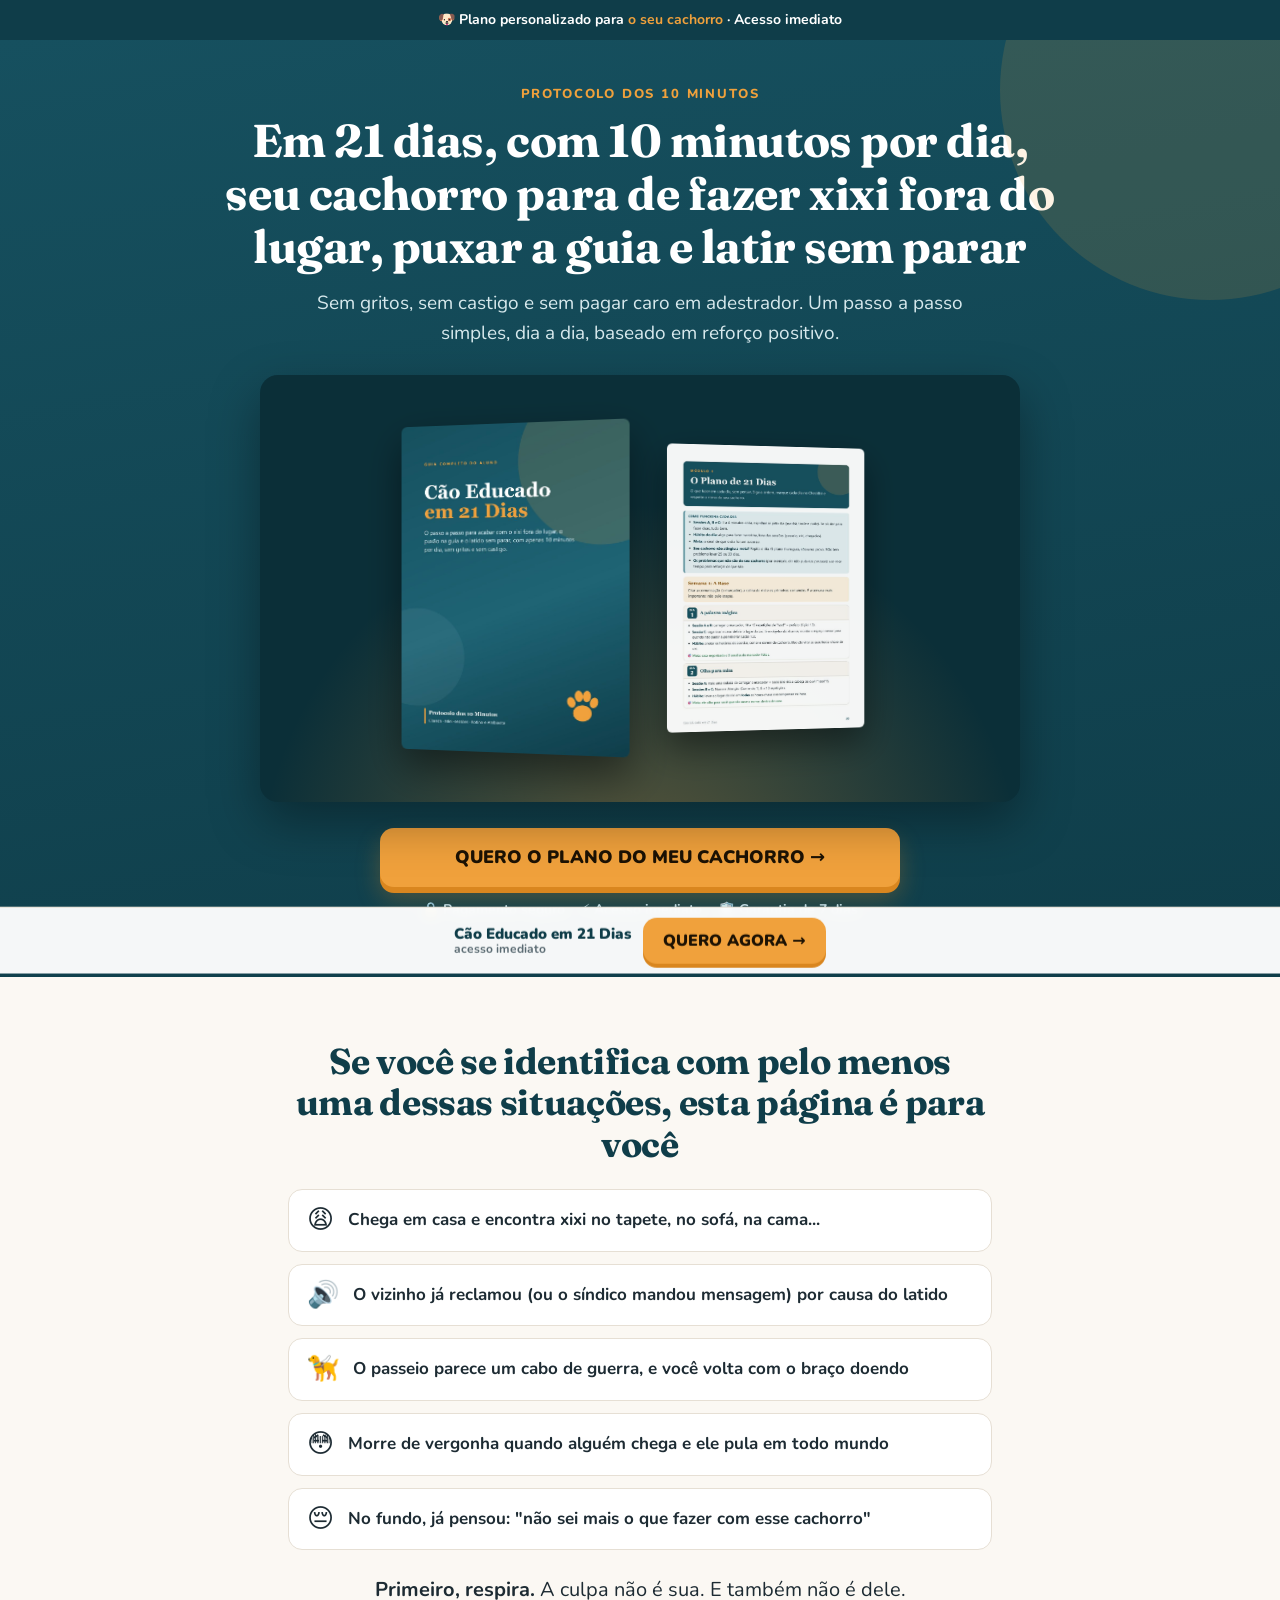
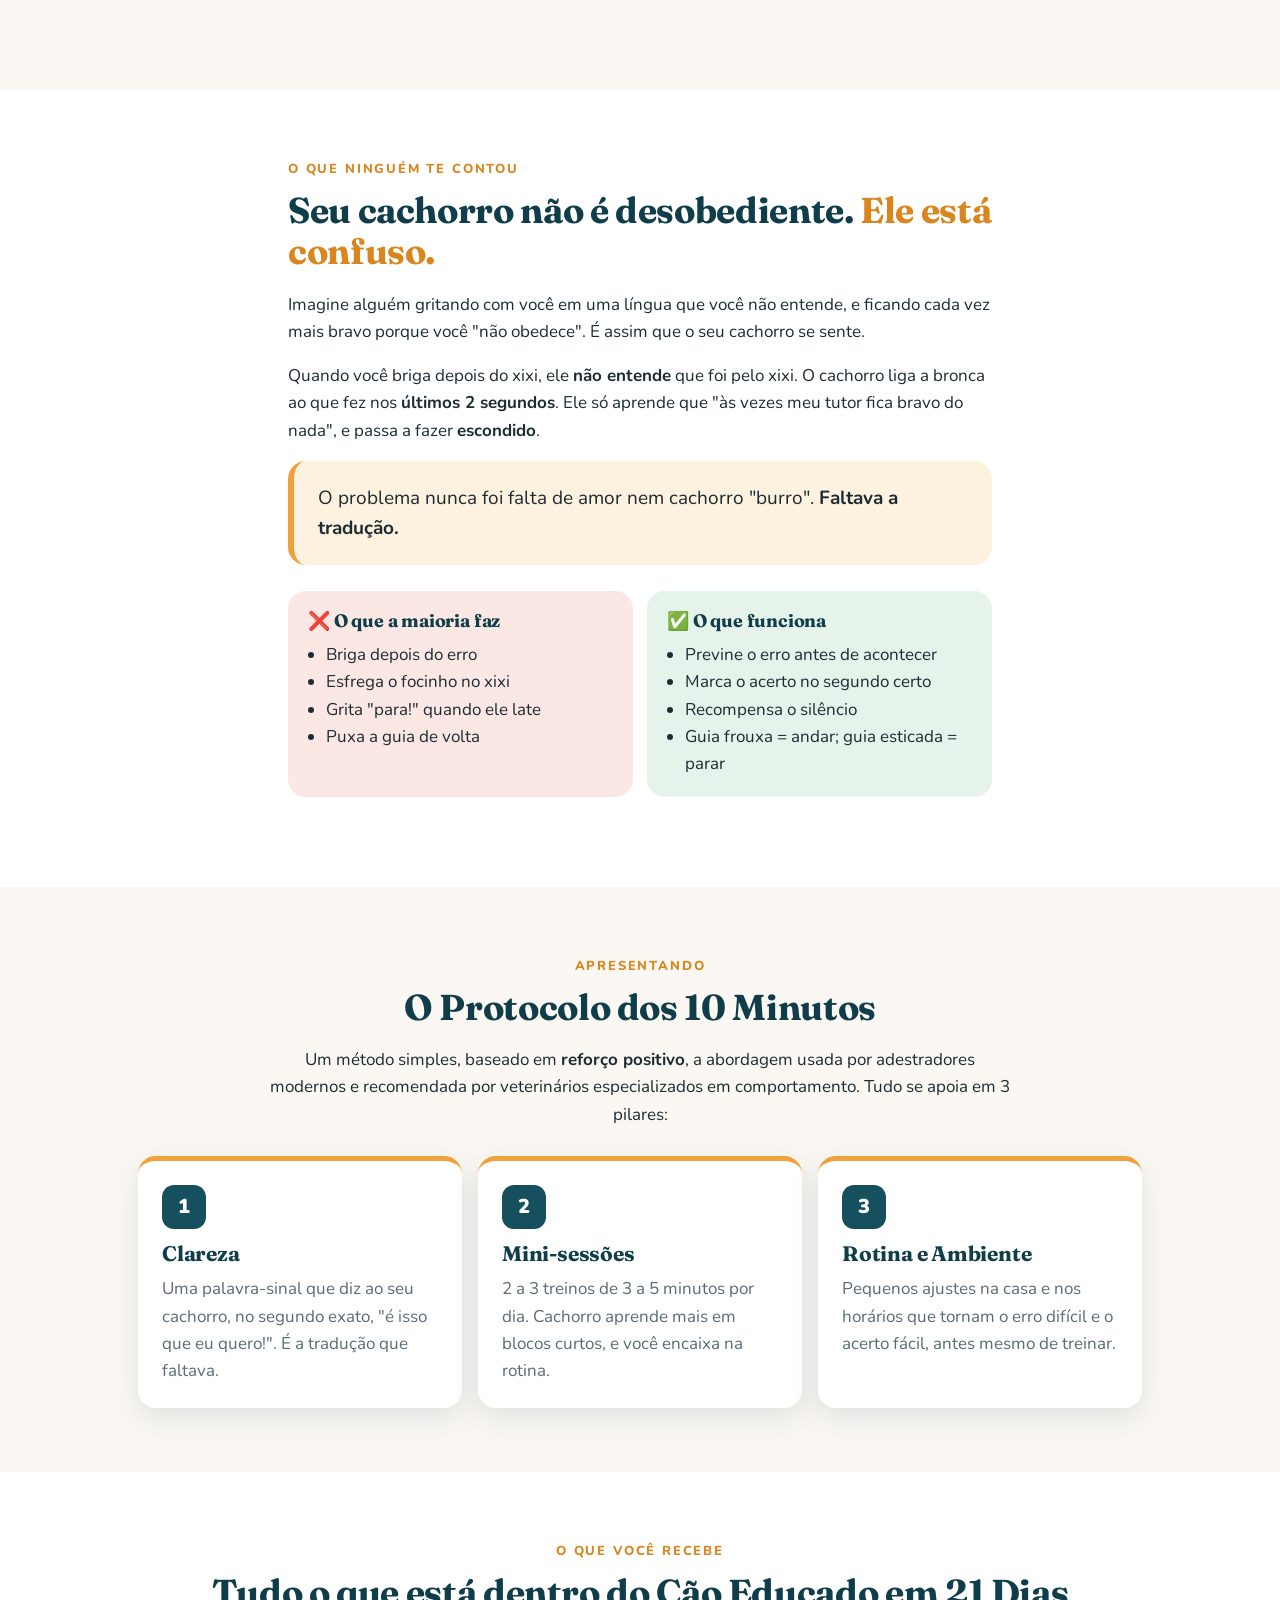
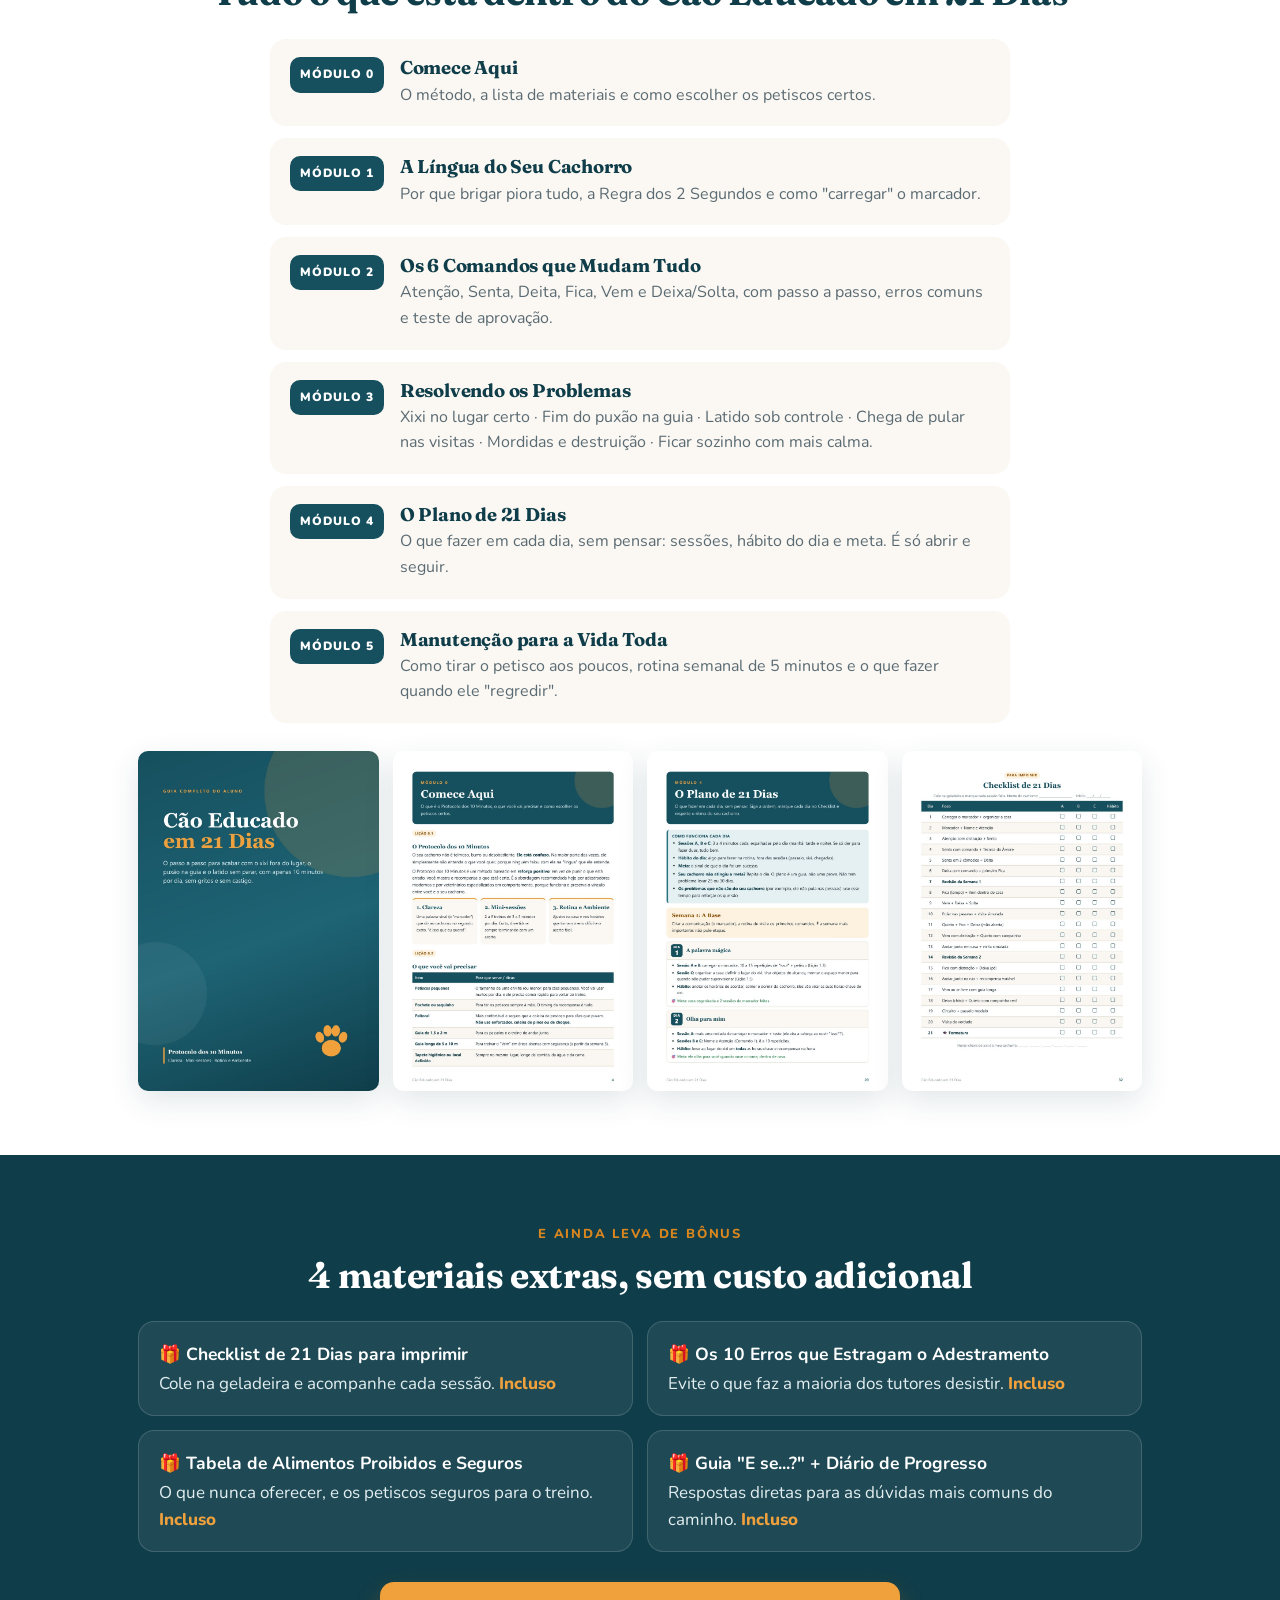
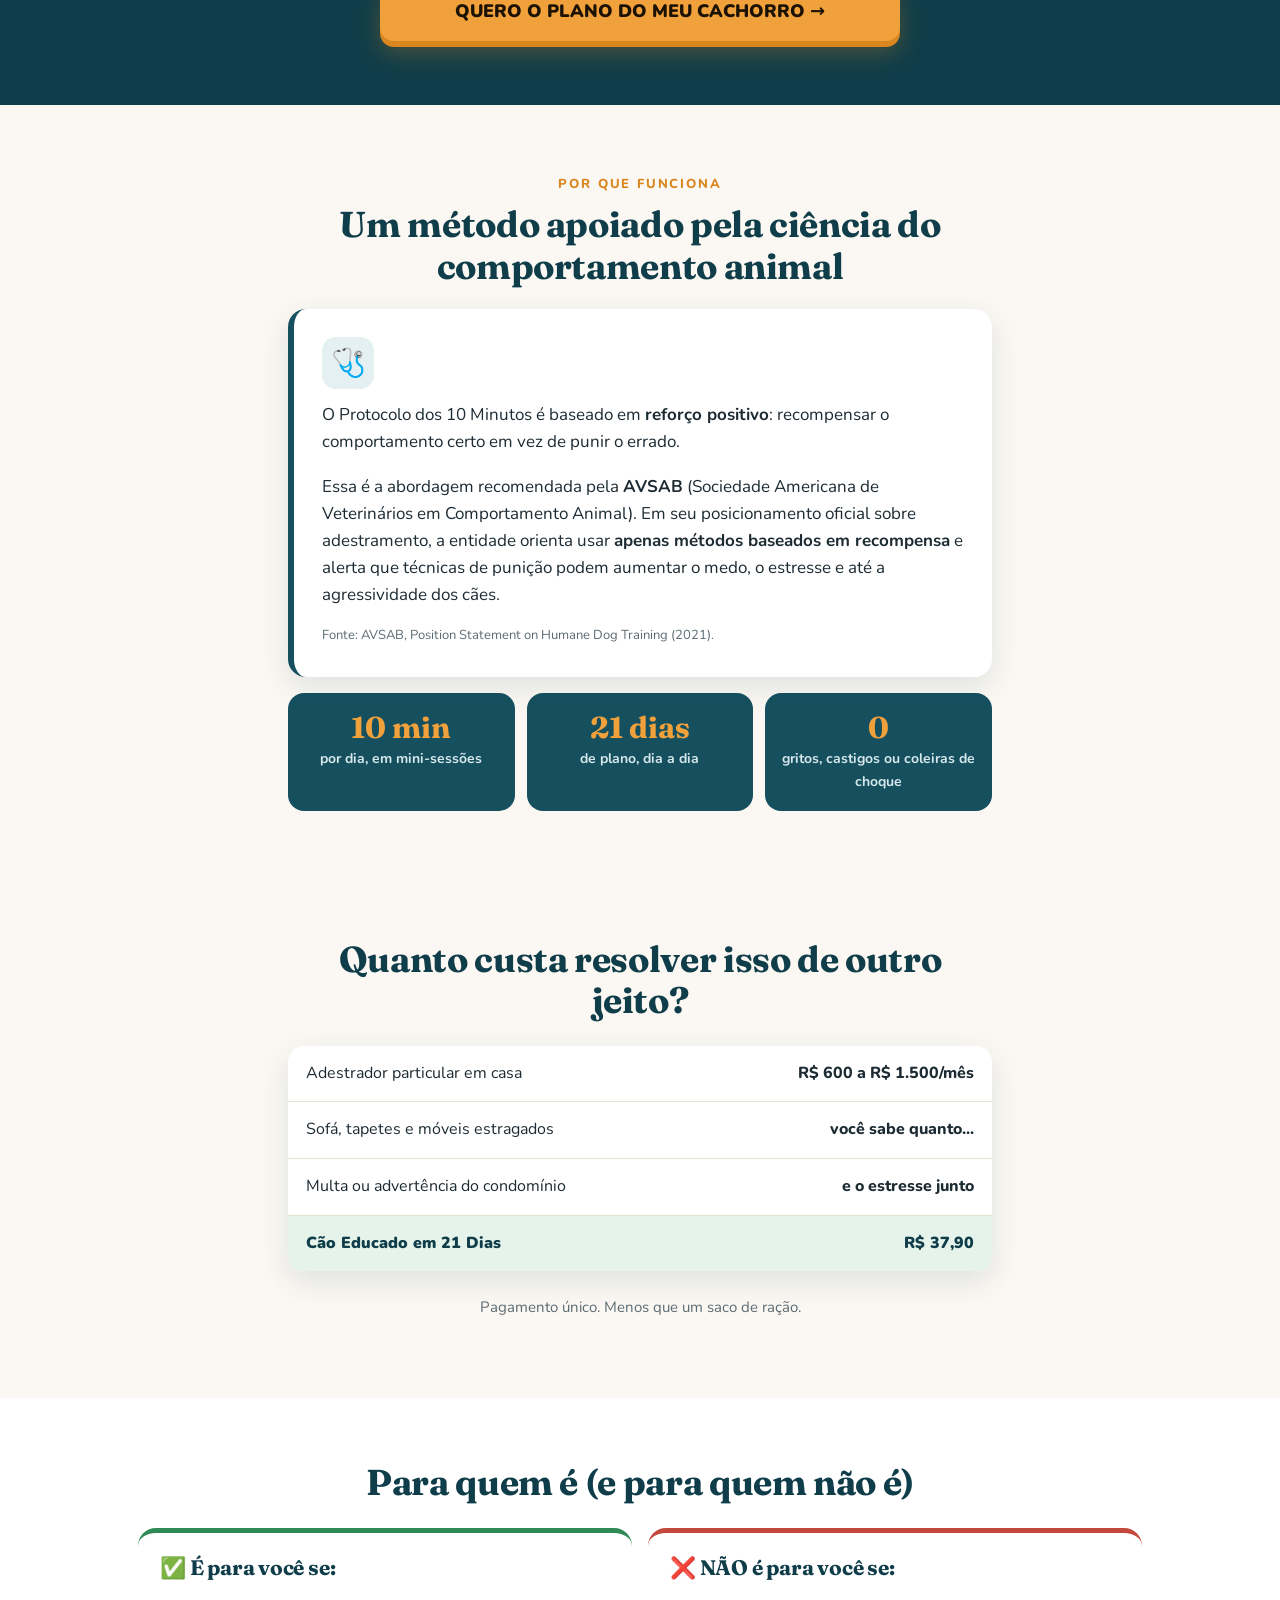
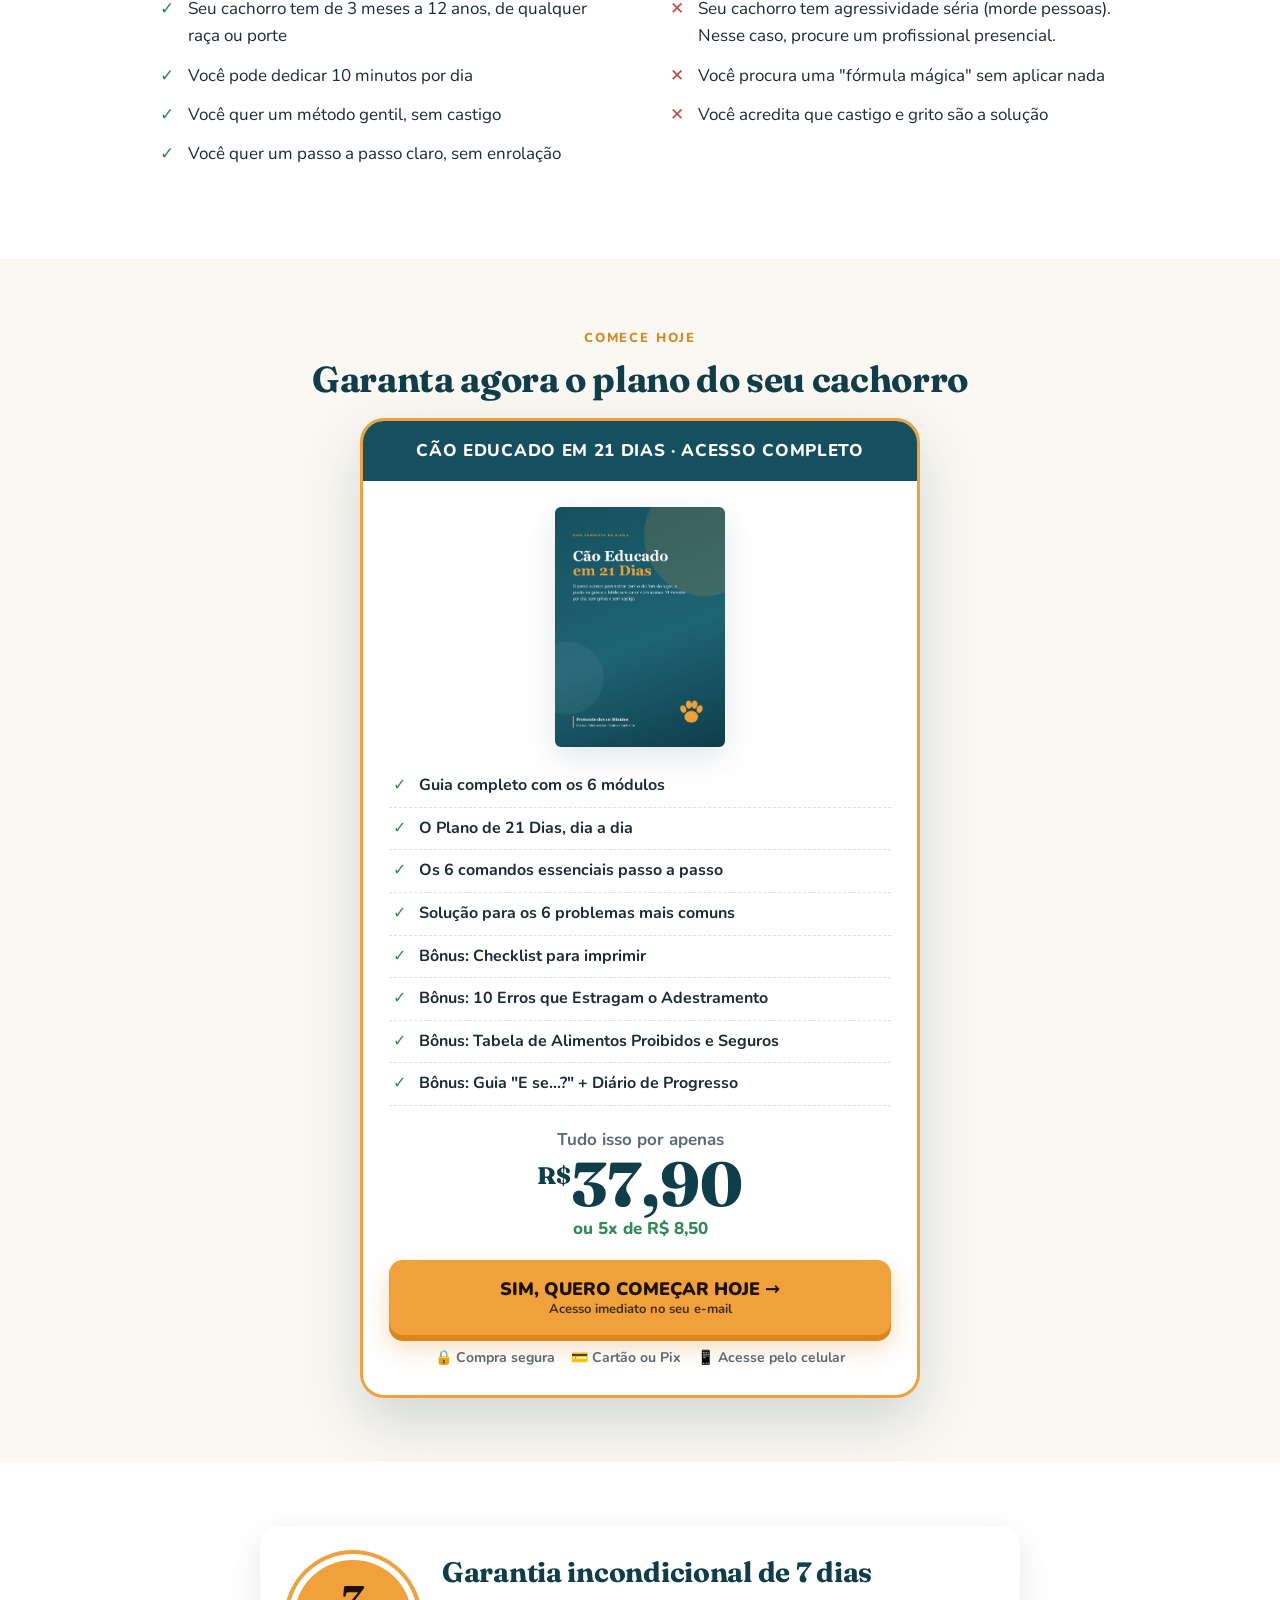
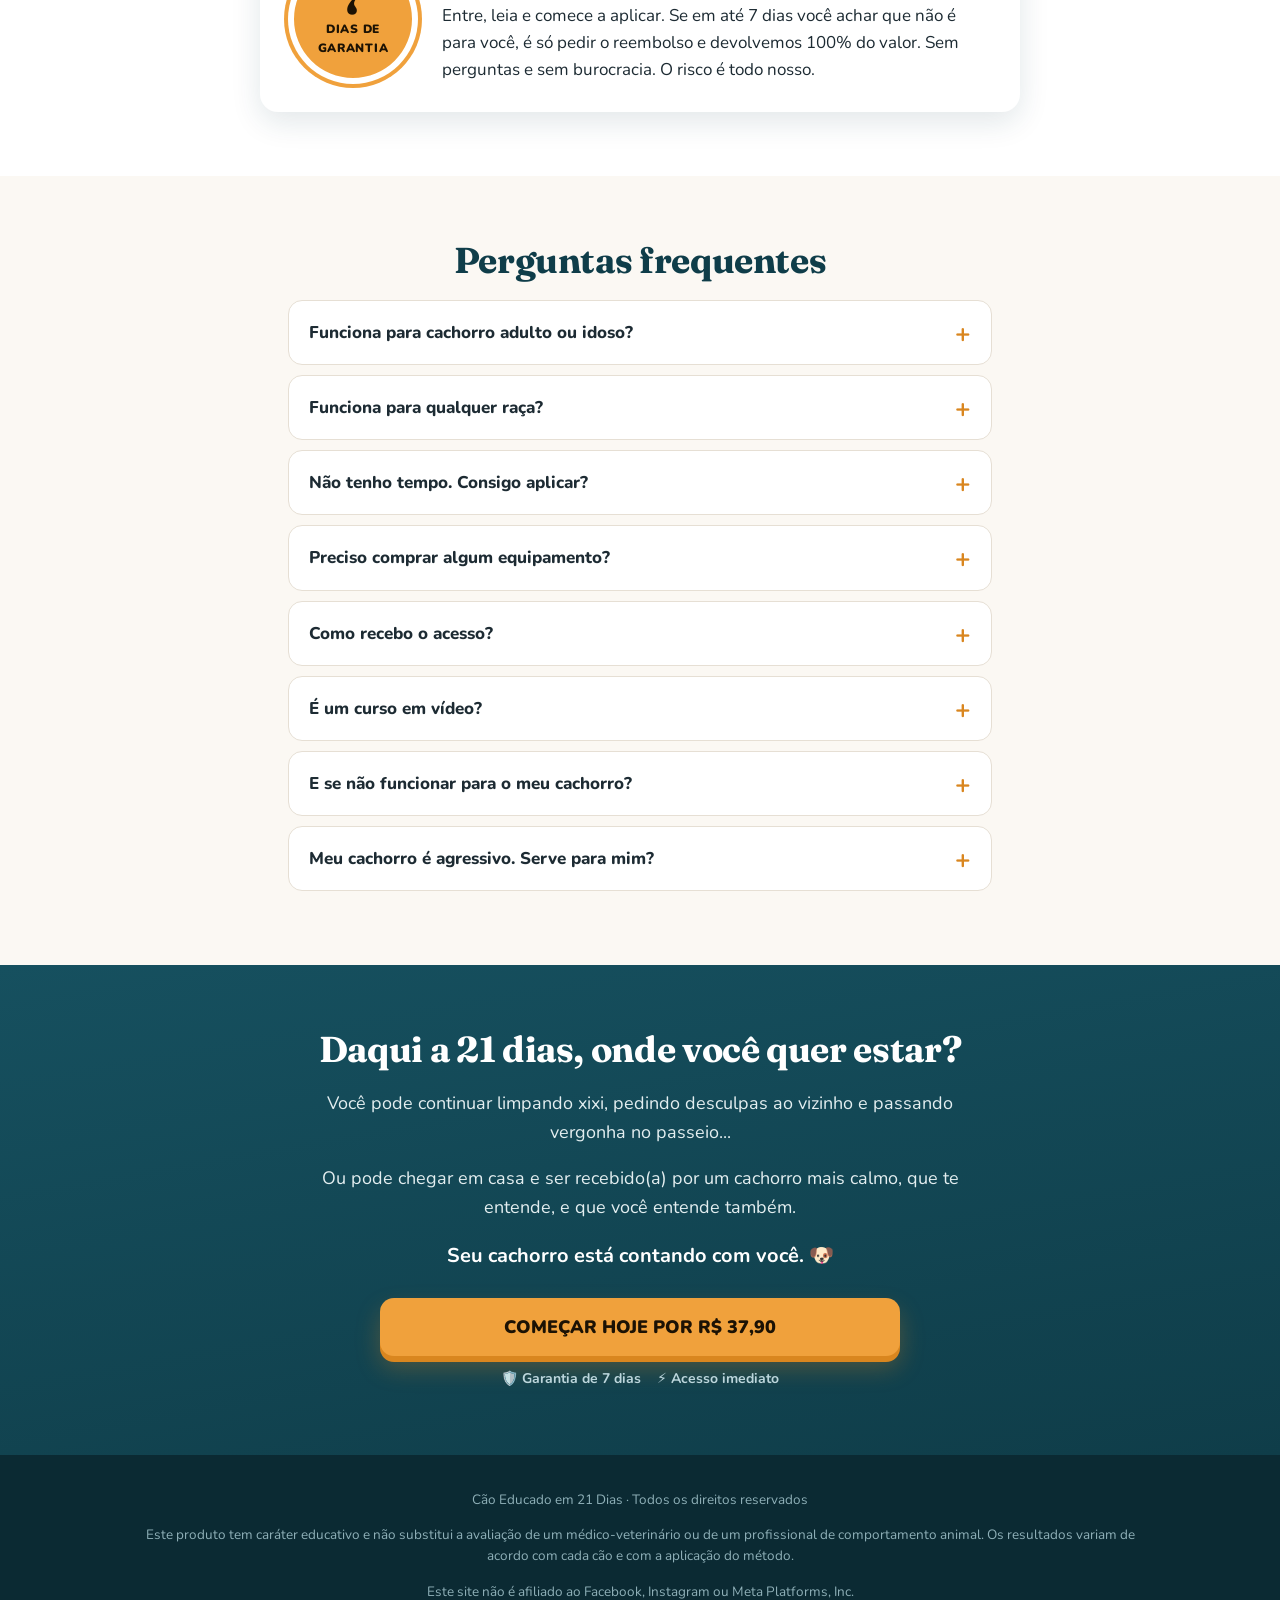
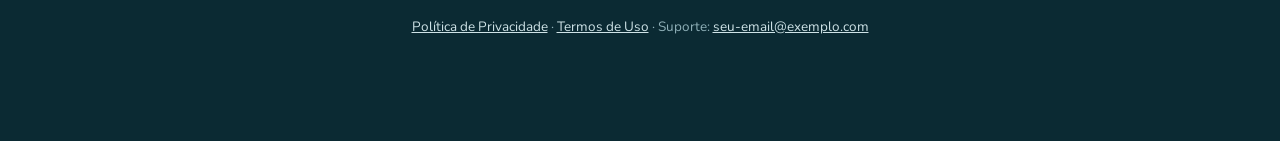
==== oferta.html @ a778ec7d "Add files via upload" ====
<!DOCTYPE html>
<html lang="pt-BR">
<head>
<meta charset="utf-8">
<meta name="viewport" content="width=device-width,initial-scale=1">
<title>Cão Educado em 21 Dias</title>
<meta name="description" content="O passo a passo para acabar com o xixi fora do lugar, o puxão na guia e o latido sem parar, com 10 minutos por dia, sem gritos e sem castigo.">
<meta property="og:title" content="Cão Educado em 21 Dias">
<meta property="og:description" content="10 minutos por dia. Sem gritos, sem castigo e sem pagar adestrador caro.">
<meta property="og:image" content="capa.jpg">
<meta name="theme-color" content="#16505f">
<link rel="icon" href="data:image/svg+xml,%3Csvg xmlns='http://www.w3.org/2000/svg' viewBox='0 0 100 100'%3E%3Ctext y='.9em' font-size='90'%3E🐶%3C/text%3E%3C/svg%3E">
<link rel="preconnect" href="https://fonts.googleapis.com"><link rel="preconnect" href="https://fonts.gstatic.com" crossorigin>
<link href="https://fonts.googleapis.com/css2?family=Fraunces:opsz,wght@9..144,700;9..144,800&family=Nunito:wght@400;700;800;900&display=swap" rel="stylesheet">
<link rel="stylesheet" href="style.css?v=3">
<script src="config.js?v=3"></script>
</head>
<body>

<div class="topbar">🐶 Plano personalizado para <b data-nome>o seu cachorro</b> · Acesso imediato</div>

<!-- ============ HERO ============ -->
<section class="hero">
  <div class="wrap">
    <span class="kicker">Protocolo dos 10 Minutos</span>
    <h1 id="headline">Em 21 dias, com 10 minutos por dia, seu cachorro para de fazer xixi fora do lugar, puxar a guia e latir sem parar</h1>
    <p class="lead">Sem gritos, sem castigo e sem pagar caro em adestrador. Um passo a passo simples, dia a dia, baseado em reforço positivo.</p>

    <div class="video" id="video">
      <div class="mockup">
        <img src="capa.jpg" alt="Capa do guia Cão Educado em 21 Dias">
        <img class="b" src="plano.jpg" alt="Página do Plano de 21 Dias">
      </div>
    </div>

    <div class="hero-cta">
      <a class="btn block pulse" href="#oferta">QUERO O PLANO <span data-nome-up>DO MEU CACHORRO</span> →</a>
      <div class="trust"><span>🔒 Pagamento seguro</span><span>⚡ Acesso imediato</span><span>🛡️ Garantia de 7 dias</span></div>
    </div>
  </div>
</section>

<!-- ============ IDENTIFICAÇÃO ============ -->
<section class="s">
  <div class="narrow">
    <h2 class="center">Se você se identifica com pelo menos uma dessas situações, esta página é para você</h2>
    <div class="pains reveal">
      <div class="pain"><span>😩</span>Chega em casa e encontra xixi no tapete, no sofá, na cama...</div>
      <div class="pain"><span>🔊</span>O vizinho já reclamou (ou o síndico mandou mensagem) por causa do latido</div>
      <div class="pain"><span>🦮</span>O passeio parece um cabo de guerra, e você volta com o braço doendo</div>
      <div class="pain"><span>😳</span>Morre de vergonha quando alguém chega e ele pula em todo mundo</div>
      <div class="pain"><span>😔</span>No fundo, já pensou: "não sei mais o que fazer com esse cachorro"</div>
    </div>
    <p class="center" style="font-size:20px"><b>Primeiro, respira.</b> A culpa não é sua. E também não é dele.</p>
  </div>
</section>

<!-- ============ BIG IDEA ============ -->
<section class="s alt">
  <div class="narrow">
    <span class="kicker">O que ninguém te contou</span>
    <h2>Seu cachorro não é desobediente. <span class="hl">Ele está confuso.</span></h2>
    <p>Imagine alguém gritando com você em uma língua que você não entende, e ficando cada vez mais bravo porque você "não obedece". É assim que o seu cachorro se sente.</p>
    <p>Quando você briga depois do xixi, ele <b>não entende</b> que foi pelo xixi. O cachorro liga a bronca ao que fez nos <b>últimos 2 segundos</b>. Ele só aprende que "às vezes meu tutor fica bravo do nada", e passa a fazer <b>escondido</b>.</p>
    <div class="callout reveal">O problema nunca foi falta de amor nem cachorro "burro". <b>Faltava a tradução.</b></div>
    <div class="compare reveal">
      <div class="no"><h3>❌ O que a maioria faz</h3><ul><li>Briga depois do erro</li><li>Esfrega o focinho no xixi</li><li>Grita "para!" quando ele late</li><li>Puxa a guia de volta</li></ul></div>
      <div class="yes"><h3>✅ O que funciona</h3><ul><li>Previne o erro antes de acontecer</li><li>Marca o acerto no segundo certo</li><li>Recompensa o silêncio</li><li>Guia frouxa = andar; guia esticada = parar</li></ul></div>
    </div>
  </div>
</section>

<!-- ============ MECANISMO ============ -->
<section class="s">
  <div class="wrap">
    <div class="center narrow" style="padding:0">
      <span class="kicker">Apresentando</span>
      <h2>O Protocolo dos 10 Minutos</h2>
      <p>Um método simples, baseado em <b>reforço positivo</b>, a abordagem usada por adestradores modernos e recomendada por veterinários especializados em comportamento. Tudo se apoia em 3 pilares:</p>
    </div>
    <div class="pillars">
      <div class="pillar reveal"><div class="n">1</div><h3>Clareza</h3><p>Uma palavra-sinal que diz ao seu cachorro, no segundo exato, "é isso que eu quero!". É a tradução que faltava.</p></div>
      <div class="pillar reveal"><div class="n">2</div><h3>Mini-sessões</h3><p>2 a 3 treinos de 3 a 5 minutos por dia. Cachorro aprende mais em blocos curtos, e você encaixa na rotina.</p></div>
      <div class="pillar reveal"><div class="n">3</div><h3>Rotina e Ambiente</h3><p>Pequenos ajustes na casa e nos horários que tornam o erro difícil e o acerto fácil, antes mesmo de treinar.</p></div>
    </div>
  </div>
</section>

<!-- ============ CONTEÚDO ============ -->
<section class="s alt">
  <div class="wrap">
    <div class="center"><span class="kicker">O que você recebe</span><h2>Tudo o que está dentro do Cão Educado em 21 Dias</h2></div>
    <div class="mods narrow" style="padding:0">
      <div class="mod reveal"><div class="tag">MÓDULO 0</div><div><h3>Comece Aqui</h3><p>O método, a lista de materiais e como escolher os petiscos certos.</p></div></div>
      <div class="mod reveal"><div class="tag">MÓDULO 1</div><div><h3>A Língua do Seu Cachorro</h3><p>Por que brigar piora tudo, a Regra dos 2 Segundos e como "carregar" o marcador.</p></div></div>
      <div class="mod reveal"><div class="tag">MÓDULO 2</div><div><h3>Os 6 Comandos que Mudam Tudo</h3><p>Atenção, Senta, Deita, Fica, Vem e Deixa/Solta, com passo a passo, erros comuns e teste de aprovação.</p></div></div>
      <div class="mod reveal"><div class="tag">MÓDULO 3</div><div><h3>Resolvendo os Problemas</h3><p>Xixi no lugar certo · Fim do puxão na guia · Latido sob controle · Chega de pular nas visitas · Mordidas e destruição · Ficar sozinho com mais calma.</p></div></div>
      <div class="mod reveal"><div class="tag">MÓDULO 4</div><div><h3>O Plano de 21 Dias</h3><p>O que fazer em cada dia, sem pensar: sessões, hábito do dia e meta. É só abrir e seguir.</p></div></div>
      <div class="mod reveal"><div class="tag">MÓDULO 5</div><div><h3>Manutenção para a Vida Toda</h3><p>Como tirar o petisco aos poucos, rotina semanal de 5 minutos e o que fazer quando ele "regredir".</p></div></div>
    </div>
    <div class="gallery">
      <img src="capa.jpg" alt="Capa do guia" loading="lazy">
      <img src="modulo0.jpg" alt="Página do Módulo 0" loading="lazy">
      <img src="plano.jpg" alt="Página do Plano de 21 Dias" loading="lazy">
      <img src="checklist.jpg" alt="Checklist de 21 dias para imprimir" loading="lazy">
    </div>
  </div>
</section>

<!-- ============ BÔNUS ============ -->
<section class="s dark">
  <div class="wrap">
    <div class="center"><span class="kicker">E ainda leva de bônus</span><h2>4 materiais extras, sem custo adicional</h2></div>
    <div class="bonus">
      <div class="reveal"><b>🎁 Checklist de 21 Dias para imprimir</b>Cole na geladeira e acompanhe cada sessão. <em>Incluso</em></div>
      <div class="reveal"><b>🎁 Os 10 Erros que Estragam o Adestramento</b>Evite o que faz a maioria dos tutores desistir. <em>Incluso</em></div>
      <div class="reveal"><b>🎁 Tabela de Alimentos Proibidos e Seguros</b>O que nunca oferecer, e os petiscos seguros para o treino. <em>Incluso</em></div>
      <div class="reveal"><b>🎁 Guia "E se...?" + Diário de Progresso</b>Respostas diretas para as dúvidas mais comuns do caminho. <em>Incluso</em></div>
    </div>
    <div style="max-width:520px;margin:30px auto 0">
      <a class="btn block pulse" href="#oferta">QUERO O PLANO <span data-nome-up>DO MEU CACHORRO</span> →</a>
    </div>
  </div>
</section>

<!-- ============ DEPOIMENTOS ============
  Aparece sozinha quando houver depoimentos REAIS em config.js (TESTEMUNHOS). -->
<section class="s" id="provas" hidden>
  <div class="wrap">
    <div class="center"><span class="kicker">Resultados reais</span><h2>O que os tutores estão dizendo</h2></div>
    <div class="depos" id="depoList"></div>
  </div>
</section>

<!-- ============ AUTORIDADE ============ -->
<section class="s">
  <div class="narrow">
    <div class="center"><span class="kicker">Por que funciona</span><h2>Um método apoiado pela ciência do comportamento animal</h2></div>
    <div class="authority reveal">
      <div class="ab-icon">🩺</div>
      <p>O Protocolo dos 10 Minutos é baseado em <b>reforço positivo</b>: recompensar o comportamento certo em vez de punir o errado.</p>
      <p>Essa é a abordagem recomendada pela <b>AVSAB</b> (Sociedade Americana de Veterinários em Comportamento Animal). Em seu posicionamento oficial sobre adestramento, a entidade orienta usar <b>apenas métodos baseados em recompensa</b> e alerta que técnicas de punição podem aumentar o medo, o estresse e até a agressividade dos cães.</p>
      <p class="small-src">Fonte: AVSAB, Position Statement on Humane Dog Training (2021).</p>
    </div>
    <div class="stats">
      <div class="reveal"><b>10 min</b><span>por dia, em mini-sessões</span></div>
      <div class="reveal"><b>21 dias</b><span>de plano, dia a dia</span></div>
      <div class="reveal"><b>0</b><span>gritos, castigos ou coleiras de choque</span></div>
    </div>
  </div>
</section>

<!-- ============ PREÇO COMPARADO ============ -->
<section class="s">
  <div class="narrow">
    <h2 class="center">Quanto custa resolver isso de outro jeito?</h2>
    <table class="table reveal">
      <tr><td>Adestrador particular em casa</td><td>R$ 600 a R$ 1.500/mês</td></tr>
      <tr><td>Sofá, tapetes e móveis estragados</td><td>você sabe quanto...</td></tr>
      <tr><td>Multa ou advertência do condomínio</td><td>e o estresse junto</td></tr>
      <tr><td>Cão Educado em 21 Dias</td><td>R$ <span data-preco>37,90</span></td></tr>
    </table>
    <p class="center" style="color:var(--muted);font-size:15px">Pagamento único. Menos que um saco de ração.</p>
  </div>
</section>

<!-- ============ PARA QUEM ============ -->
<section class="s alt">
  <div class="wrap">
    <h2 class="center">Para quem é (e para quem não é)</h2>
    <div class="fit">
      <div class="y reveal"><h3>✅ É para você se:</h3><ul>
        <li>Seu cachorro tem de 3 meses a 12 anos, de qualquer raça ou porte</li>
        <li>Você pode dedicar 10 minutos por dia</li>
        <li>Você quer um método gentil, sem castigo</li>
        <li>Você quer um passo a passo claro, sem enrolação</li></ul></div>
      <div class="n reveal"><h3>❌ NÃO é para você se:</h3><ul>
        <li>Seu cachorro tem agressividade séria (morde pessoas). Nesse caso, procure um profissional presencial.</li>
        <li>Você procura uma "fórmula mágica" sem aplicar nada</li>
        <li>Você acredita que castigo e grito são a solução</li></ul></div>
    </div>
  </div>
</section>

<!-- ============ OFERTA ============ -->
<section class="s" id="oferta">
  <div class="wrap">
    <div class="center"><span class="kicker">Comece hoje</span><h2>Garanta agora o plano <span data-do-nome>do seu cachorro</span></h2></div>
    <div class="offer reveal">
      <div class="top">CÃO EDUCADO EM 21 DIAS · ACESSO COMPLETO</div>
      <div class="body">
        <img src="capa.jpg" alt="Capa do guia">
        <ul>
          <li>Guia completo com os 6 módulos</li>
          <li>O Plano de 21 Dias, dia a dia</li>
          <li>Os 6 comandos essenciais passo a passo</li>
          <li>Solução para os 6 problemas mais comuns</li>
          <li>Bônus: Checklist para imprimir</li>
          <li>Bônus: 10 Erros que Estragam o Adestramento</li>
          <li>Bônus: Tabela de Alimentos Proibidos e Seguros</li>
          <li>Bônus: Guia "E se...?" + Diário de Progresso</li>
        </ul>
        <div class="price">
          <div class="from">Tudo isso por apenas</div>
          <div class="val"><sup>R$</sup><span data-preco>37,90</span></div>
          <div class="inst">ou <span data-parcelas>5x no cartão</span></div>
        </div>
        <a class="btn block pulse" data-buy href="#">SIM, QUERO COMEÇAR HOJE →<small>Acesso imediato no seu e-mail</small></a>
        <div class="trust"><span>🔒 Compra segura</span><span>💳 Cartão ou Pix</span><span>📱 Acesse pelo celular</span></div>
      </div>
    </div>
  </div>
</section>

<!-- ============ GARANTIA ============ -->
<section class="s alt">
  <div class="wrap">
    <div class="guarantee reveal">
      <div class="seal"><b>7</b><small>DIAS DE<br>GARANTIA</small></div>
      <div>
        <h2 style="font-size:28px">Garantia incondicional de 7 dias</h2>
        <p style="margin:0">Entre, leia e comece a aplicar. Se em até 7 dias você achar que não é para você, é só pedir o reembolso e devolvemos 100% do valor. Sem perguntas e sem burocracia. O risco é todo nosso.</p>
      </div>
    </div>
  </div>
</section>

<!-- ============ FAQ ============ -->
<section class="s">
  <div class="narrow">
    <h2 class="center">Perguntas frequentes</h2>
    <details><summary>Funciona para cachorro adulto ou idoso?</summary><p>Sim. Cachorro aprende em qualquer idade, só muda o ritmo. O guia traz orientações específicas para cães idosos.</p></details>
    <details><summary>Funciona para qualquer raça?</summary><p>Sim. O método é baseado em como todos os cães aprendem. Você ajusta o ritmo e os petiscos ao seu cachorro.</p></details>
    <details><summary>Não tenho tempo. Consigo aplicar?</summary><p>São cerca de 10 minutos por dia, divididos em 2 ou 3 mini-sessões. O próprio método foi pensado para quem tem a rotina corrida.</p></details>
    <details><summary>Preciso comprar algum equipamento?</summary><p>Só petiscos pequenos e uma guia com peitoral. A lista completa, com alternativas baratas, está no Módulo 0.</p></details>
    <details><summary>Como recebo o acesso?</summary><p>Logo após a confirmação do pagamento, você recebe o acesso no e-mail cadastrado. No Pix e no cartão, a liberação costuma ser imediata.</p></details>
    <details><summary>É um curso em vídeo?</summary><p>É um guia digital completo em PDF, com passo a passo, plano dia a dia e páginas para imprimir. Você pode ler no celular, no computador ou imprimir.</p></details>
    <details><summary>E se não funcionar para o meu cachorro?</summary><p>Você tem 7 dias de garantia incondicional. Se não gostar, devolvemos 100% do valor.</p></details>
    <details><summary>Meu cachorro é agressivo. Serve para mim?</summary><p>Casos de agressividade (morder pessoas ou outros animais) precisam de avaliação presencial com um profissional de comportamento. O guia não substitui esse atendimento.</p></details>
  </div>
</section>

<!-- ============ FECHAMENTO ============ -->
<section class="s final">
  <div class="narrow">
    <h2>Daqui a 21 dias, onde você quer estar?</h2>
    <p style="font-size:18px">Você pode continuar limpando xixi, pedindo desculpas ao vizinho e passando vergonha no passeio...</p>
    <p style="font-size:18px">Ou pode chegar em casa e ser recebido(a) por um cachorro mais calmo, que te entende, e que você entende também.</p>
    <p style="font-size:20px;color:#fff"><b><span data-nome-cap>Seu cachorro</span> está contando com você. 🐶</b></p>
    <div style="max-width:520px;margin:26px auto 0">
      <a class="btn block pulse" data-buy href="#">COMEÇAR HOJE POR R$ <span data-preco>37,90</span></a>
      <div class="trust" style="color:#bcd6dc"><span>🛡️ Garantia de 7 dias</span><span>⚡ Acesso imediato</span></div>
    </div>
  </div>
</section>

<footer>
  <div class="wrap">
    <p>Cão Educado em 21 Dias · Todos os direitos reservados</p>
    <p>Este produto tem caráter educativo e não substitui a avaliação de um médico-veterinário ou de um profissional de comportamento animal. Os resultados variam de acordo com cada cão e com a aplicação do método.</p>
    <p>Este site não é afiliado ao Facebook, Instagram ou Meta Platforms, Inc.</p>
    <p><a href="privacidade.html">Política de Privacidade</a> · <a href="termos.html">Termos de Uso</a> · Suporte: <a data-email href="#"></a></p>
  </div>
</footer>

<div class="sticky" id="sticky">
  <div class="p">Cão Educado em 21 Dias<small>acesso imediato</small></div>
  <a class="btn" href="#oferta">QUERO AGORA →</a>
</div>

<script>
(function(){
  var F = window.FUNIL, Q = F.load();
  var PROB = {
    xixi:"fazer xixi fora do lugar", late:"latir sem parar", guia:"puxar a guia no passeio",
    pula:"pular nas pessoas", morde:"morder e destruir as coisas", sozinho:"chorar quando fica sozinh{-o}", vem:"ignorar quando você chama"
  };
  function esc(s){ var d=document.createElement("div"); d.textContent=s; return d.innerHTML; }
  function each(sel, fn){ document.querySelectorAll(sel).forEach(fn); }

  // Personalização vinda do quiz
  if (Q.nome) {
    var f = Q.sexo === "f";
    var DO = f ? "da " : "do ", O = f ? "A " : "O ", ELE = f ? "ela" : "ele";
    var n = esc(Q.nome);
    var probs = (Q.problemas||[]).filter(function(p){ return PROB[p]; }).slice(0,2).map(function(p){ return PROB[p].replace(/\{-o\}/g, f ? "a" : "o"); });
    var txt = probs.length ? probs.join(" e ") : "fazer bagunça e te desobedecer";
    document.getElementById("headline").innerHTML =
      'O plano '+DO+'<span class="hl">'+n+'</span> está pronto: em 21 dias, com 10 minutos por dia, '+ELE+' vai parar de '+esc(txt);
    each("[data-nome]", function(e){ e.textContent = Q.nome; });
    each("[data-nome-up]", function(e){ e.textContent = (DO + Q.nome).toUpperCase(); });
    each("[data-do-nome]", function(e){ e.textContent = DO + Q.nome; });
    each("[data-nome-cap]", function(e){ e.textContent = O + Q.nome; });
  }

  // Configurações
  each("[data-preco]", function(e){ e.textContent = F.PRECO; });
  each("[data-parcelas]", function(e){ e.textContent = F.PARCELAS; });
  each("[data-email]", function(e){ e.textContent = F.EMAIL_SUPORTE; e.href = "mailto:" + F.EMAIL_SUPORTE; });

  // Depoimentos reais (config.js -> TESTEMUNHOS)
  var T = F.TESTEMUNHOS || [];
  if (T.length) {
    document.getElementById("depoList").innerHTML = T.map(function(t){
      return '<div class="depo reveal">' +
        '<div class="stars">★★★★★</div>' +
        (t.video ? '<div class="vid"><iframe src="'+encodeURI(t.video)+'" allowfullscreen title="Depoimento"></iframe></div>' : '') +
        (t.print ? '<img class="print" src="'+encodeURI(t.print)+'" alt="Mensagem de '+esc(t.nome)+'" loading="lazy">' : '') +
        (t.texto ? '<p>"'+esc(t.texto)+'"</p>' : '') +
        '<div class="who">' + (t.foto ? '<img src="'+encodeURI(t.foto)+'" alt="">' : '') +
          '<div><b>'+esc(t.nome)+'</b><small>'+esc([t.cachorro ? 'tutor(a) de '+t.cachorro : '', t.cidade||''].filter(Boolean).join(' · '))+'</small></div></div>' +
      '</div>';
    }).join("");
    document.getElementById("provas").hidden = false;
  }

  // Vídeo (VSL)
  if (F.VIDEO_EMBED) {
    document.getElementById("video").innerHTML =
      '<iframe src="'+encodeURI(F.VIDEO_EMBED)+'" allow="autoplay; encrypted-media; picture-in-picture" allowfullscreen title="Vídeo de apresentação"></iframe>';
  }

  // Botões de compra -> checkout (com UTMs)
  each("[data-buy]", function(a){
    a.addEventListener("click", function(e){
      e.preventDefault();
      fbq('track', 'InitiateCheckout', { value: parseFloat(F.PRECO.replace(",", ".")), currency: "BRL" });
      window.location.href = F.withParams(F.CHECKOUT_URL);
    });
  });

  // Barra fixa no celular
  var sticky = document.getElementById("sticky");
  window.addEventListener("scroll", function(){ sticky.classList.toggle("show", window.scrollY > 700); }, { passive:true });

  // Animação de entrada
  if ("IntersectionObserver" in window) {
    var io = new IntersectionObserver(function(es){ es.forEach(function(x){ if(x.isIntersecting){ x.target.classList.add("in"); io.unobserve(x.target); } }); }, { threshold:.12 });
    each(".reveal", function(el){ io.observe(el); });
  } else { each(".reveal", function(el){ el.classList.add("in"); }); }

  fbq('track', 'ViewContent');
})();
</script>
</body>
</html>
---- style.css ----
:root{
  --teal:#16505f; --teal-d:#0f3d49; --teal-2:#2a7385; --teal-soft:#e4f0f2;
  --amber:#f0a13c; --amber-d:#d9861f; --amber-soft:#fdf1df;
  --cream:#fbf8f3; --ink:#1d2b33; --muted:#5b6b73; --line:#e6dfd4;
  --green:#2f8a55; --green-soft:#e5f3ea; --red:#c4493c; --red-soft:#fbe8e5;
  --radius:18px; --shadow:0 10px 30px rgba(15,61,73,.12);
}
*{box-sizing:border-box}
html{scroll-behavior:smooth}
body{margin:0;font-family:"Nunito",system-ui,-apple-system,"Segoe UI",Arial,sans-serif;color:var(--ink);background:var(--cream);font-size:17px;line-height:1.6;-webkit-font-smoothing:antialiased}
img{max-width:100%;display:block}
h1,h2,h3{font-family:"Fraunces",Georgia,serif;color:var(--teal-d);line-height:1.15;margin:0 0 .5em;font-weight:700;letter-spacing:-.01em}
h1{font-size:clamp(28px,6vw,46px)}
h2{font-size:clamp(25px,4.6vw,36px)}
h3{font-size:21px}
p{margin:0 0 1em}
a{color:var(--teal-2)}
.wrap{max-width:1040px;margin:0 auto;padding:0 18px}
.narrow{max-width:740px;margin:0 auto;padding:0 18px}
.center{text-align:center}
.hl{color:var(--amber-d)}
.mark{background:linear-gradient(transparent 60%,rgba(240,161,60,.35) 60%)}
.kicker{display:inline-block;font-weight:800;font-size:13px;letter-spacing:.14em;text-transform:uppercase;color:var(--amber-d);margin-bottom:10px}

/* Buttons */
.btn{display:inline-flex;align-items:center;justify-content:center;gap:10px;background:var(--amber);color:#1c1204;font-weight:900;font-size:18px;text-decoration:none;border:0;border-radius:14px;padding:18px 28px;cursor:pointer;box-shadow:0 6px 0 var(--amber-d),0 12px 24px rgba(217,134,31,.3);transition:transform .12s, box-shadow .12s;text-align:center;line-height:1.25;font-family:inherit}
.btn:hover{transform:translateY(-2px)}
.btn:active{transform:translateY(3px);box-shadow:0 2px 0 var(--amber-d)}
.btn.block{width:100%;display:block}
.btn small{display:block;font-weight:700;font-size:13px;opacity:.8}
.pulse{animation:pulse 2.2s infinite}
@keyframes pulse{0%,100%{box-shadow:0 6px 0 var(--amber-d),0 0 0 0 rgba(240,161,60,.55)}50%{box-shadow:0 6px 0 var(--amber-d),0 0 0 14px rgba(240,161,60,0)}}
.trust{display:flex;flex-wrap:wrap;justify-content:center;gap:6px 16px;margin-top:12px;font-size:14px;color:var(--muted);font-weight:700}

/* Top bar */
.topbar{background:var(--teal-d);color:#fff;text-align:center;font-size:14px;font-weight:700;padding:9px 14px}
.topbar b{color:var(--amber)}
.brand{display:flex;align-items:center;gap:8px;font-family:"Fraunces",Georgia,serif;font-weight:700;color:var(--teal-d);font-size:19px;text-decoration:none}
.brand svg{flex:none}

/* ================= QUIZ ================= */
.quiz-body{min-height:100vh;display:flex;flex-direction:column;background:radial-gradient(circle at 90% -10%,rgba(240,161,60,.18),transparent 45%),var(--cream)}
.qhead{display:flex;align-items:center;justify-content:space-between;padding:14px 18px;max-width:640px;width:100%;margin:0 auto}
.qback{background:none;border:0;font:inherit;font-weight:800;color:var(--muted);cursor:pointer;padding:6px;visibility:hidden}
.progress{height:8px;background:#eadfcd;border-radius:9px;overflow:hidden;max-width:604px;width:calc(100% - 36px);margin:0 auto}
.progress i{display:block;height:100%;width:0;background:linear-gradient(90deg,var(--amber),var(--amber-d));border-radius:9px;transition:width .35s}
.qmain{flex:1;width:100%;max-width:640px;margin:0 auto;padding:22px 18px 40px}
.step{display:none;animation:fade .35s ease}
.step.on{display:block}
@keyframes fade{from{opacity:0;transform:translateY(10px)}to{opacity:1;transform:none}}
.step h1{font-size:clamp(26px,6vw,38px)}
.step h2{font-size:clamp(22px,5vw,29px);margin-bottom:6px}
.step .sub{color:var(--muted);margin-bottom:18px}
.opts{display:grid;gap:10px}
.opt{display:flex;align-items:center;gap:12px;width:100%;text-align:left;background:#fff;border:2px solid var(--line);border-radius:14px;padding:15px 16px;font:inherit;font-weight:700;color:var(--ink);cursor:pointer;transition:border-color .15s, background .15s, transform .1s}
.opt:hover{border-color:var(--teal-2)}
.opt:active{transform:scale(.99)}
.opt .ic{font-size:24px;width:30px;text-align:center;flex:none}
.opt.sel{border-color:var(--teal);background:var(--teal-soft)}
.opt.multi::after{content:"";margin-left:auto;width:22px;height:22px;border:2px solid #c9c0b2;border-radius:6px;flex:none}
.opt.multi.sel::after{background:var(--teal) url("data:image/svg+xml,%3Csvg xmlns='http://www.w3.org/2000/svg' viewBox='0 0 24 24'%3E%3Cpath d='M5 12l5 5 9-10' stroke='white' stroke-width='3' fill='none' stroke-linecap='round'/%3E%3C/svg%3E") center/16px no-repeat;border-color:var(--teal)}
.grid2{grid-template-columns:1fr 1fr}
.opt.card{flex-direction:column;justify-content:center;text-align:center;padding:18px 10px}
.opt.card .ic{font-size:34px;width:auto}
.input{width:100%;font:inherit;font-size:20px;font-weight:700;padding:16px 18px;border:2px solid var(--line);border-radius:14px;background:#fff;color:var(--ink);outline:none;margin-bottom:14px}
.input:focus{border-color:var(--teal)}
.next{margin-top:16px}
.btn[disabled]{opacity:.45;pointer-events:none}
.hero-quiz{text-align:center;padding-top:10px}
.hero-dog{width:150px;height:150px;margin:0 auto 18px;border-radius:50%;background:var(--amber-soft);display:flex;align-items:center;justify-content:center;font-size:84px;box-shadow:inset 0 0 0 8px #fff,var(--shadow)}
.checks{list-style:none;padding:0;margin:18px auto 22px;max-width:420px;text-align:left}
.checks li{padding:6px 0 6px 34px;position:relative;font-weight:700}
.checks li::before{content:"✓";position:absolute;left:0;top:5px;width:24px;height:24px;border-radius:50%;background:var(--green);color:#fff;font-size:14px;display:flex;align-items:center;justify-content:center}
.fact{background:#fff;border-radius:var(--radius);padding:26px;box-shadow:var(--shadow);text-align:center}
.fact .big{font-size:60px;line-height:1;margin-bottom:10px}
.loader{text-align:center;padding-top:30px}
.ring{width:120px;height:120px;margin:0 auto 22px;position:relative}
.ring svg{transform:rotate(-90deg)}
.ring b{position:absolute;inset:0;display:flex;align-items:center;justify-content:center;font-size:28px;font-weight:900;color:var(--teal)}
.lsteps{list-style:none;padding:0;max-width:340px;margin:0 auto;text-align:left}
.lsteps li{padding:7px 0;color:#b0a899;font-weight:700;transition:color .3s}
.lsteps li.done{color:var(--green)}
.lsteps li.done::before{content:"✔ "}
.lsteps li:not(.done)::before{content:"○ "}
.result-badge{background:var(--teal);color:#fff;border-radius:var(--radius);padding:24px;text-align:center;margin-bottom:18px;box-shadow:var(--shadow)}
.result-badge .emo{font-size:44px;line-height:1;width:78px;height:78px;margin:0 auto;border-radius:50%;background:#fff;display:flex;align-items:center;justify-content:center}
.result-badge small{display:block;text-transform:uppercase;letter-spacing:.14em;font-weight:800;color:var(--amber);font-size:12px;margin-top:8px}
.result-badge h2{color:#fff;margin:4px 0 0}
.panel{background:#fff;border-radius:var(--radius);padding:20px;margin-bottom:14px;box-shadow:0 2px 0 var(--line)}
.panel.good{border-left:6px solid var(--green)}
.panel.bad{border-left:6px solid var(--red)}
.panel h3{font-size:18px;margin-bottom:6px}
.meter{display:flex;gap:6px;margin:10px 0 4px}
.meter i{flex:1;height:10px;border-radius:5px;background:#eee}
.meter i.on{background:var(--amber)}
.qfoot{text-align:center;font-size:12.5px;color:var(--muted);padding:16px}

/* ================= SALES PAGE ================= */
header.site{background:#fff;border-bottom:1px solid var(--line)}
header.site .wrap{display:flex;align-items:center;justify-content:space-between;height:62px}
.hero{background:linear-gradient(170deg,var(--teal) 0%,var(--teal-d) 100%);color:#fff;padding:44px 0 56px;position:relative;overflow:hidden}
.hero::before{content:"";position:absolute;width:420px;height:420px;border-radius:50%;background:rgba(240,161,60,.14);right:-140px;top:-160px}
.hero h1{color:#fff;text-align:center;max-width:860px;margin:0 auto 14px}
.hero .lead{text-align:center;color:#d6e8ec;font-size:19px;max-width:680px;margin:0 auto 26px}
.hero .kicker{display:block;text-align:center;color:var(--amber)}
.video{max-width:760px;margin:0 auto 26px;border-radius:var(--radius);overflow:hidden;box-shadow:0 20px 50px rgba(0,0,0,.35);background:#0b2f38;aspect-ratio:16/9;position:relative}
.video iframe{position:absolute;inset:0;width:100%;height:100%;border:0}
.mockup{display:flex;align-items:center;justify-content:center;gap:22px;padding:26px;height:100%;background:radial-gradient(circle at 50% 120%,rgba(240,161,60,.35),transparent 60%)}
.mockup img{height:88%;max-height:360px;width:auto;border-radius:6px;box-shadow:0 18px 40px rgba(0,0,0,.45);transform:perspective(900px) rotateY(-12deg)}
.mockup img.b{transform:perspective(900px) rotateY(10deg) scale(.86);opacity:.95}
.hero-cta{max-width:520px;margin:0 auto;text-align:center}
.hero .trust{color:#bcd6dc}

section.s{padding:64px 0}
section.alt{background:#fff}
section.dark{background:var(--teal-d);color:#e3eef0}
section.dark h2{color:#fff}
.pains{display:grid;gap:12px;margin:24px 0}
.pain{display:flex;gap:14px;align-items:flex-start;background:#fff;border:1px solid var(--line);border-radius:14px;padding:16px 18px;font-weight:700}
.pain span{font-size:26px;line-height:1.1;flex:none}
.callout{background:var(--amber-soft);border-radius:var(--radius);padding:22px 24px;font-size:19px;border-left:6px solid var(--amber)}
.compare{display:grid;grid-template-columns:1fr 1fr;gap:14px;margin:26px 0}
.compare div{border-radius:var(--radius);padding:20px}
.compare .no{background:var(--red-soft)}
.compare .yes{background:var(--green-soft)}
.compare h3{font-size:18px}
.compare ul{margin:0;padding-left:18px}
.pillars{display:grid;grid-template-columns:repeat(3,1fr);gap:16px;margin-top:28px}
.pillar{background:#fff;border-radius:var(--radius);padding:24px;box-shadow:var(--shadow);border-top:5px solid var(--amber)}
.pillar .n{width:44px;height:44px;border-radius:12px;background:var(--teal);color:#fff;font-weight:900;font-size:20px;display:flex;align-items:center;justify-content:center;margin-bottom:12px}
.pillar p{margin:0;color:var(--muted)}
.mods{display:grid;gap:12px;margin-top:26px}
.mod{display:flex;gap:16px;background:var(--cream);border-radius:16px;padding:18px 20px;align-items:flex-start}
.mod .tag{flex:none;background:var(--teal);color:#fff;font-weight:900;font-size:12px;letter-spacing:.08em;border-radius:10px;padding:8px 10px;text-align:center;min-width:74px}
.mod h3{font-size:18.5px;margin-bottom:4px}
.mod p{margin:0;color:var(--muted);font-size:16px}
.gallery{display:grid;grid-template-columns:repeat(4,1fr);gap:14px;margin-top:28px}
.gallery img{border-radius:10px;box-shadow:var(--shadow);background:#fff}
.bonus{display:grid;grid-template-columns:repeat(2,1fr);gap:14px;margin-top:24px}
.bonus div{background:rgba(255,255,255,.07);border:1px solid rgba(255,255,255,.15);border-radius:16px;padding:18px 20px}
.bonus b{color:#fff;display:block;font-size:17.5px;margin-bottom:2px}
.bonus s{color:#9fbcc3}
.bonus em{font-style:normal;color:var(--amber);font-weight:800}
.table{width:100%;border-collapse:separate;border-spacing:0;margin:24px 0;background:#fff;border-radius:16px;overflow:hidden;box-shadow:var(--shadow);font-size:16px}
.table td{padding:15px 18px;border-bottom:1px solid var(--line)}
.table tr:last-child td{border-bottom:0;background:var(--green-soft);font-weight:900;color:var(--teal-d)}
.table td:last-child{text-align:right;width:42%;font-weight:800}
.fit{display:grid;grid-template-columns:1fr 1fr;gap:16px;margin-top:24px}
.fit div{background:#fff;border-radius:var(--radius);padding:22px}
.fit .y{border-top:5px solid var(--green)}
.fit .n{border-top:5px solid var(--red)}
.fit ul{list-style:none;padding:0;margin:0}
.fit li{padding:6px 0 6px 28px;position:relative}
.fit .y li::before{content:"✓";position:absolute;left:0;color:var(--green);font-weight:900}
.fit .n li::before{content:"✕";position:absolute;left:0;color:var(--red);font-weight:900}
.offer{background:#fff;border-radius:24px;box-shadow:0 24px 60px rgba(15,61,73,.18);max-width:560px;margin:0 auto;overflow:hidden;border:3px solid var(--amber)}
.offer .top{background:var(--teal);color:#fff;text-align:center;padding:16px;font-weight:800;letter-spacing:.04em}
.offer .body{padding:26px}
.offer img{width:170px;margin:0 auto 18px;border-radius:6px;box-shadow:var(--shadow)}
.offer ul{list-style:none;padding:0;margin:0 0 20px}
.offer li{padding:8px 0 8px 30px;position:relative;border-bottom:1px dashed var(--line);font-weight:700;font-size:16px}
.offer li::before{content:"✓";position:absolute;left:4px;color:var(--green);font-weight:900}
.price{text-align:center;margin:8px 0 18px}
.price .from{color:var(--muted);font-weight:700}
.price .val{font-family:"Fraunces",Georgia,serif;font-size:62px;font-weight:800;color:var(--teal-d);line-height:1}
.price .val sup{font-size:24px;vertical-align:super}
.price .inst{font-weight:800;color:var(--green)}
.guarantee{display:flex;gap:24px;align-items:center;background:#fff;border-radius:var(--radius);padding:28px;box-shadow:var(--shadow);max-width:760px;margin:0 auto}
.seal{flex:none;width:130px;height:130px;border-radius:50%;background:var(--amber);display:flex;flex-direction:column;align-items:center;justify-content:center;color:#1c1204;font-weight:900;text-align:center;box-shadow:inset 0 0 0 6px #fff,0 0 0 4px var(--amber)}
.seal b{font-size:40px;line-height:1;font-family:"Fraunces",Georgia,serif}
.seal small{font-size:12px;letter-spacing:.06em}
details{background:#fff;border-radius:14px;margin-bottom:10px;border:1px solid var(--line)}
summary{cursor:pointer;padding:18px 48px 18px 20px;font-weight:800;list-style:none;position:relative}
summary::-webkit-details-marker{display:none}
summary::after{content:"+";position:absolute;right:20px;top:12px;font-size:26px;color:var(--amber-d);font-weight:700}
details[open] summary::after{content:"–"}
details p{padding:0 20px 18px;margin:0;color:var(--muted)}
.final{background:linear-gradient(170deg,var(--teal),var(--teal-d));color:#e3eef0;text-align:center}
.final h2{color:#fff}
footer{background:#0b2a33;color:#8fb0b8;font-size:13.5px;padding:34px 0 90px;text-align:center}
footer a{color:#cfe3e7}
.sticky{position:fixed;left:0;right:0;bottom:0;background:rgba(255,255,255,.96);backdrop-filter:blur(6px);border-top:1px solid var(--line);padding:10px 14px;display:flex;gap:12px;align-items:center;justify-content:center;transform:translateY(110%);transition:transform .3s;z-index:20}
.sticky.show{transform:none}
.sticky .p{font-weight:900;color:var(--teal-d);line-height:1.1;font-size:15px}
.sticky .p small{display:block;font-weight:700;color:var(--muted);font-size:12px}
.sticky .btn{padding:13px 20px;font-size:16px;box-shadow:0 4px 0 var(--amber-d)}
.authority{background:#fff;border-radius:var(--radius);padding:28px 28px 18px;box-shadow:var(--shadow);border-left:6px solid var(--teal);margin-top:22px;position:relative}
.authority .ab-icon{width:52px;height:52px;border-radius:14px;background:var(--teal-soft);display:flex;align-items:center;justify-content:center;font-size:28px;margin-bottom:12px}
.small-src{font-size:13px;color:var(--muted)}
.stats{display:grid;grid-template-columns:repeat(3,1fr);gap:12px;margin-top:16px}
.stats div{background:var(--teal);color:#d6e8ec;border-radius:16px;padding:18px 12px;text-align:center;font-size:14px;font-weight:700}
.stats b{display:block;font-family:"Fraunces",Georgia,serif;color:var(--amber);font-size:30px;line-height:1.1;margin-bottom:4px}
.depos{display:grid;grid-template-columns:repeat(3,1fr);gap:16px;margin-top:26px}
.depo{background:#fff;border-radius:var(--radius);padding:22px;box-shadow:var(--shadow);display:flex;flex-direction:column;gap:12px}
.depo .stars{color:var(--amber);letter-spacing:2px}
.depo p{margin:0;font-style:italic}
.depo img.print{border-radius:12px;border:1px solid var(--line)}
.depo .vid{aspect-ratio:9/16;border-radius:12px;overflow:hidden;background:#000}
.depo .vid iframe{width:100%;height:100%;border:0}
.depo .who{display:flex;align-items:center;gap:10px;margin-top:auto}
.depo .who img{width:44px;height:44px;border-radius:50%;object-fit:cover}
.depo .who b{display:block;color:var(--teal-d);line-height:1.2}
.depo .who small{color:var(--muted)}
.reveal{opacity:0;transform:translateY(18px);transition:opacity .6s, transform .6s}
.reveal.in{opacity:1;transform:none}

@media (max-width:760px){
  body{font-size:16.5px}
  section.s{padding:48px 0}
  .pillars,.compare,.fit,.bonus,.depos{grid-template-columns:1fr}
  .stats b{font-size:24px}
  .stats div{padding:14px 8px;font-size:12.5px}
  .gallery{grid-template-columns:repeat(2,1fr)}
  .guarantee{flex-direction:column;text-align:center}
  .mockup img.b{display:none}
  .hero{padding:30px 0 44px}
  .hero .lead{font-size:17px}
  .price .val{font-size:54px}
}
@media (prefers-reduced-motion:reduce){*{animation:none!important;transition:none!important}.reveal{opacity:1;transform:none}}
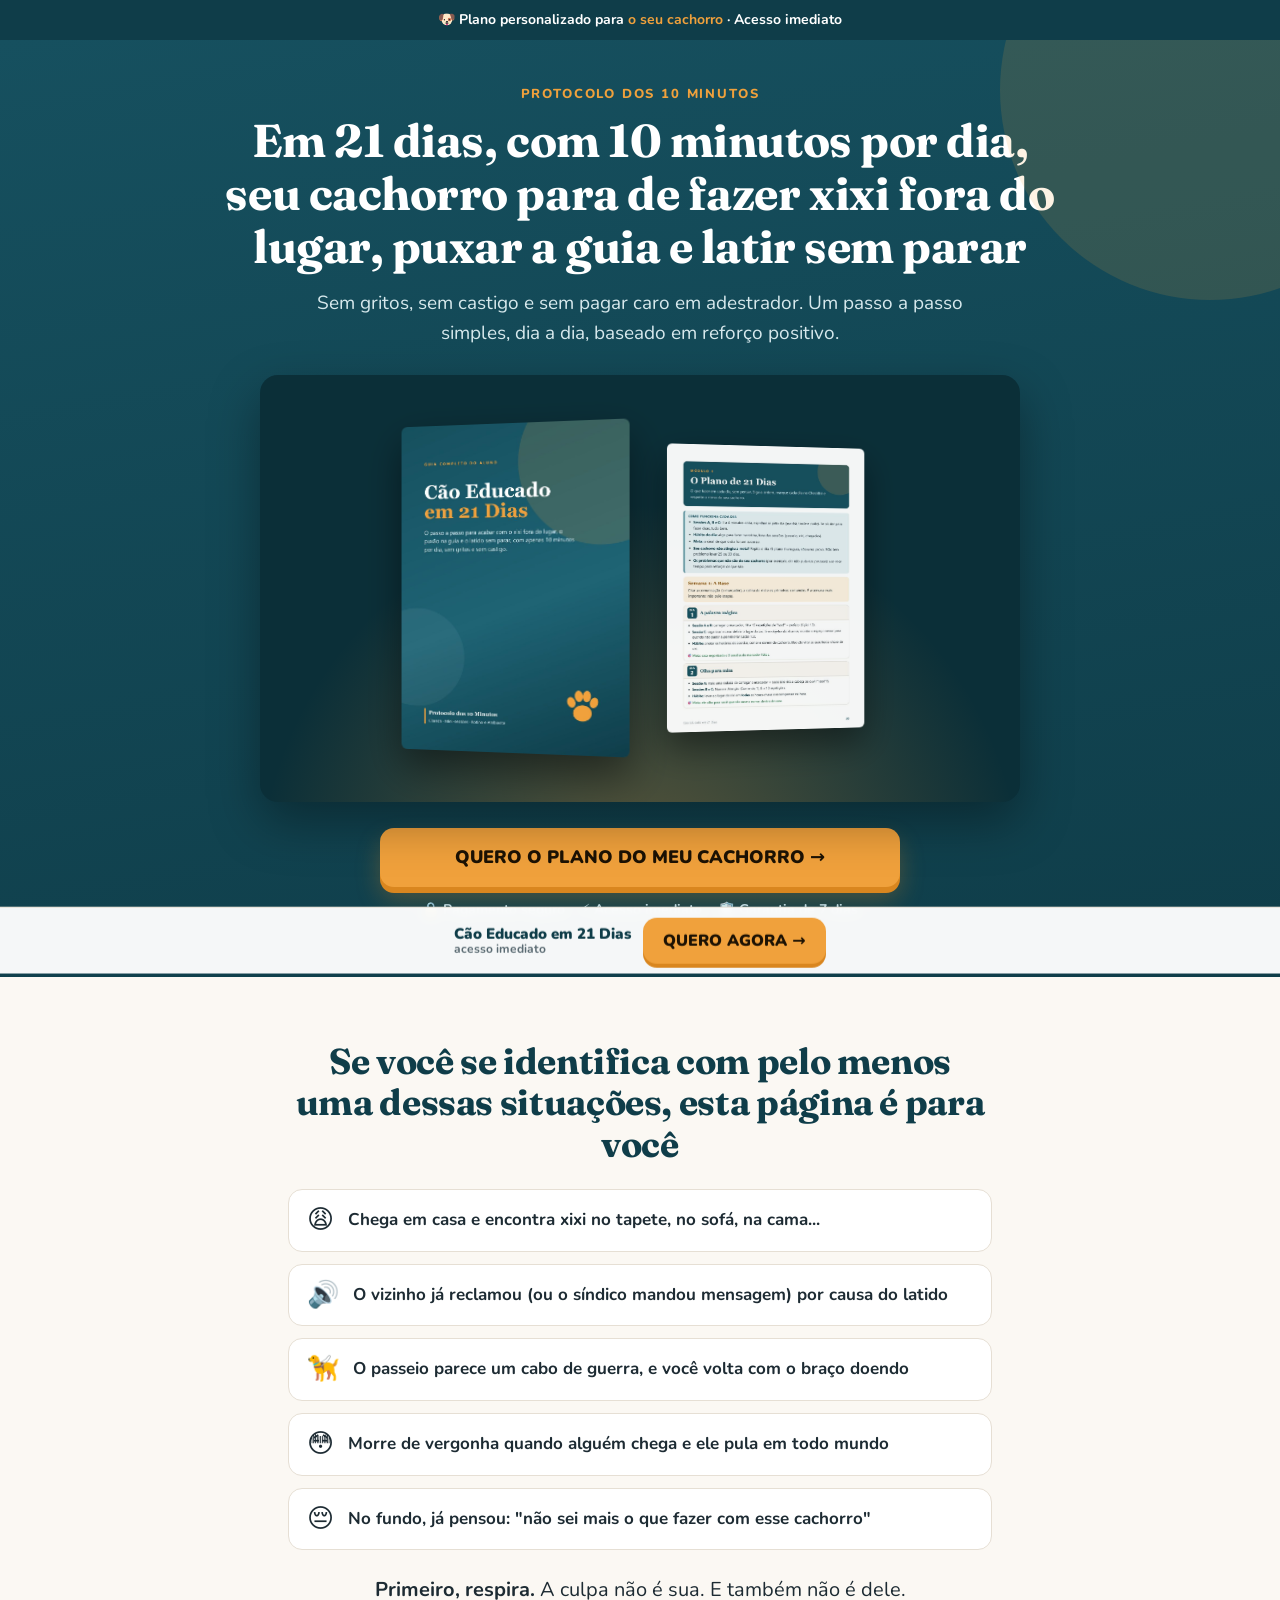
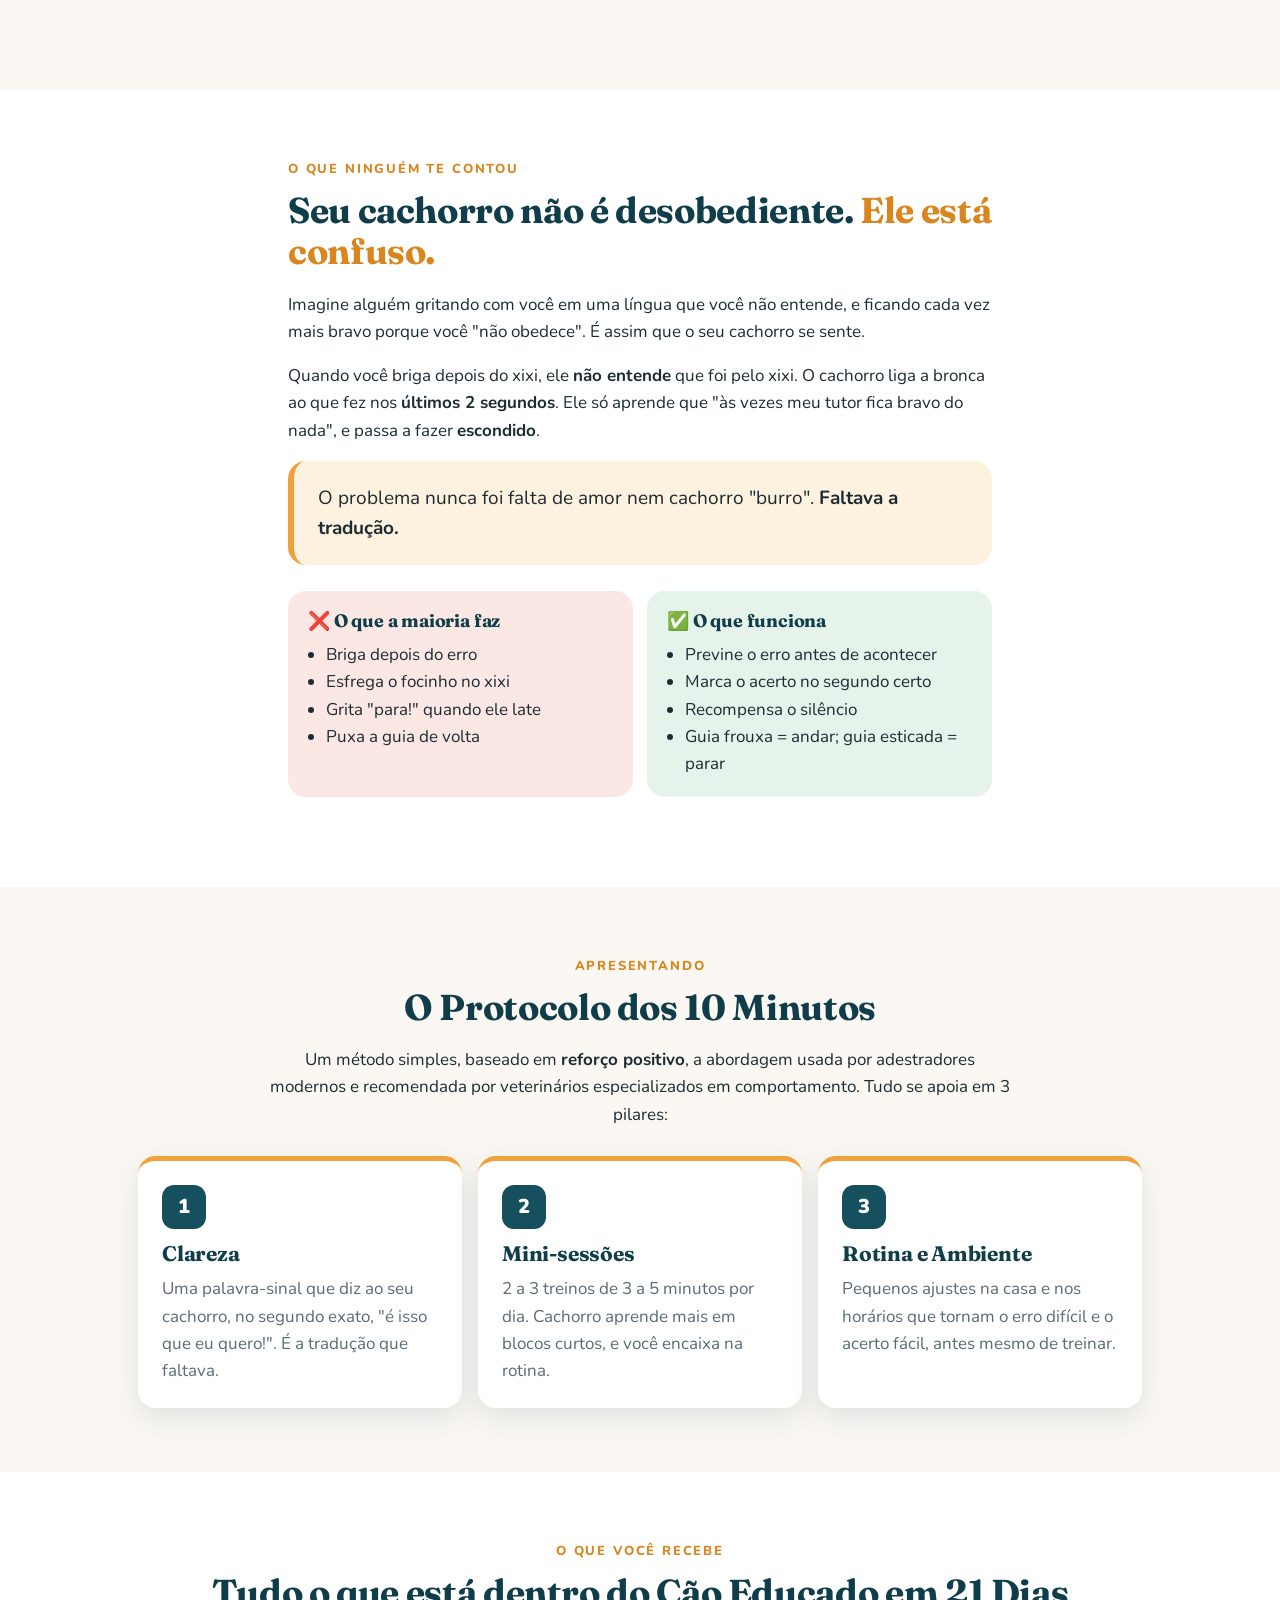
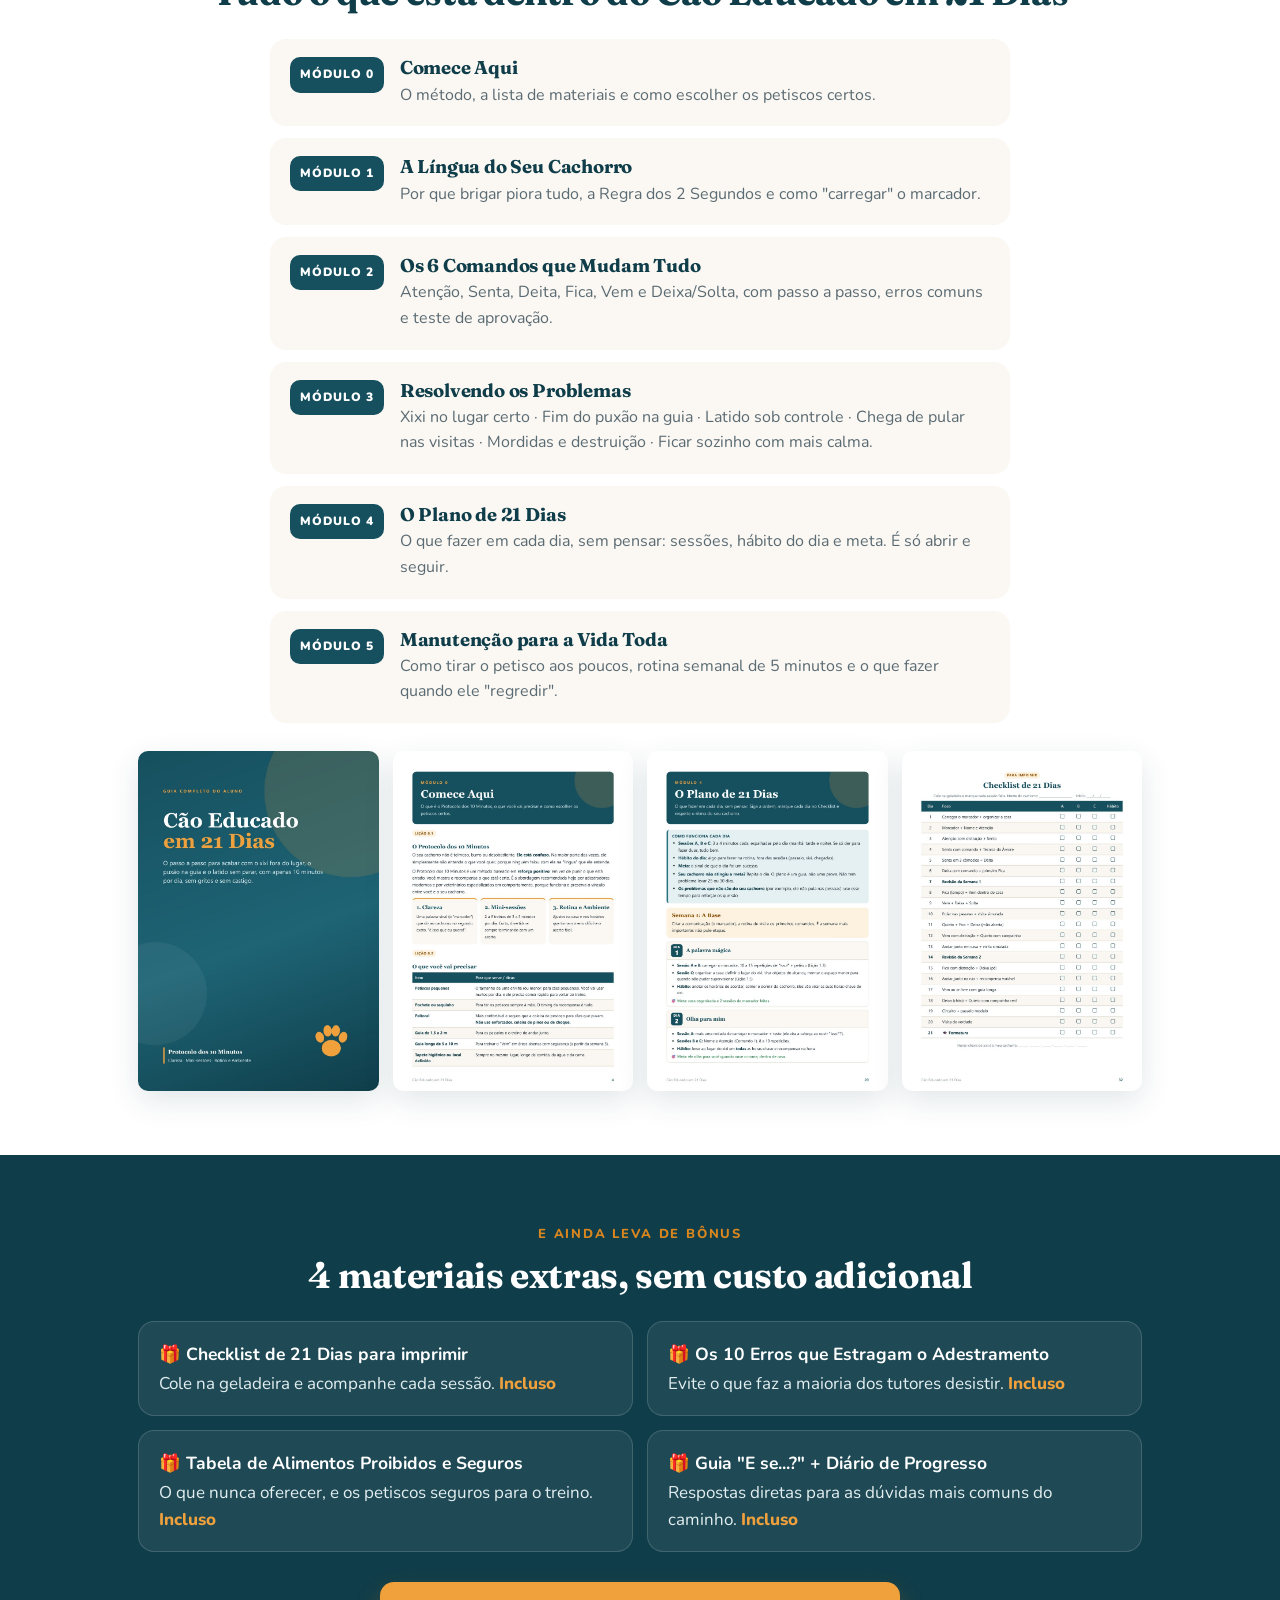
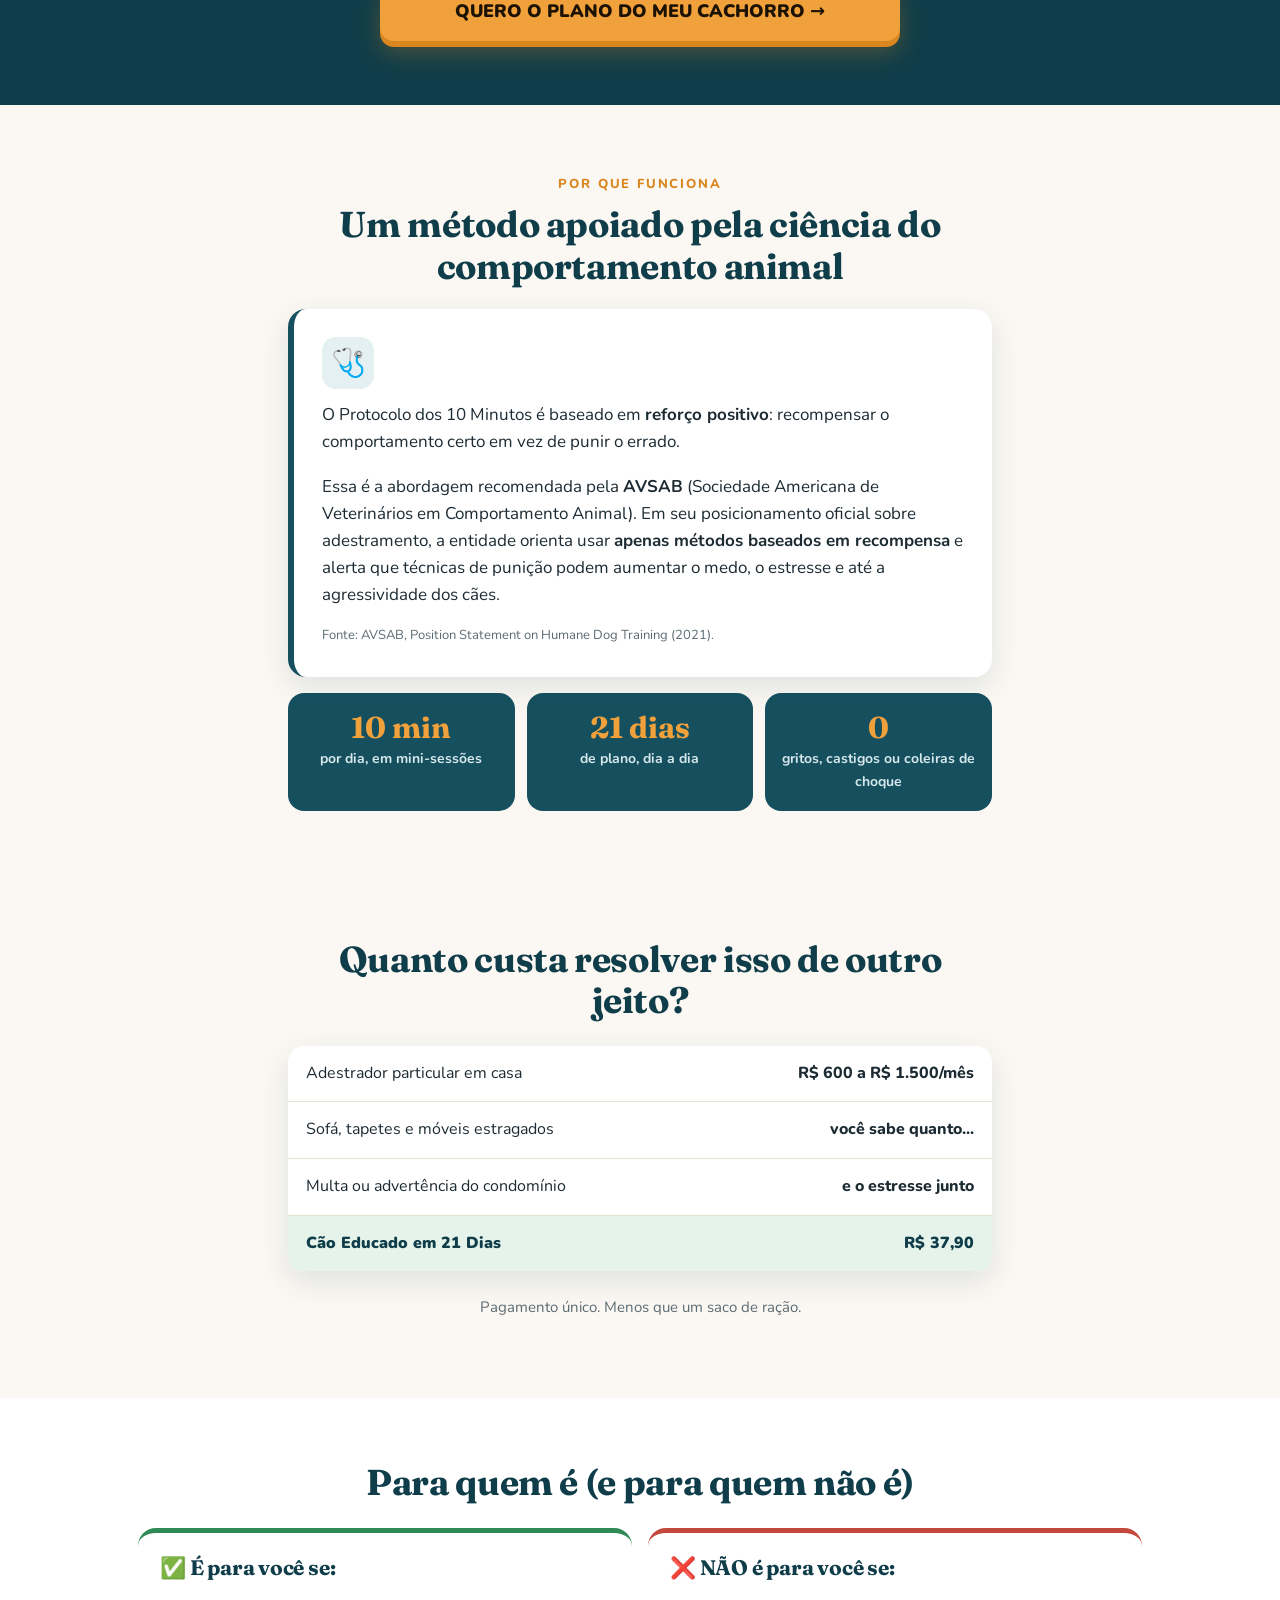
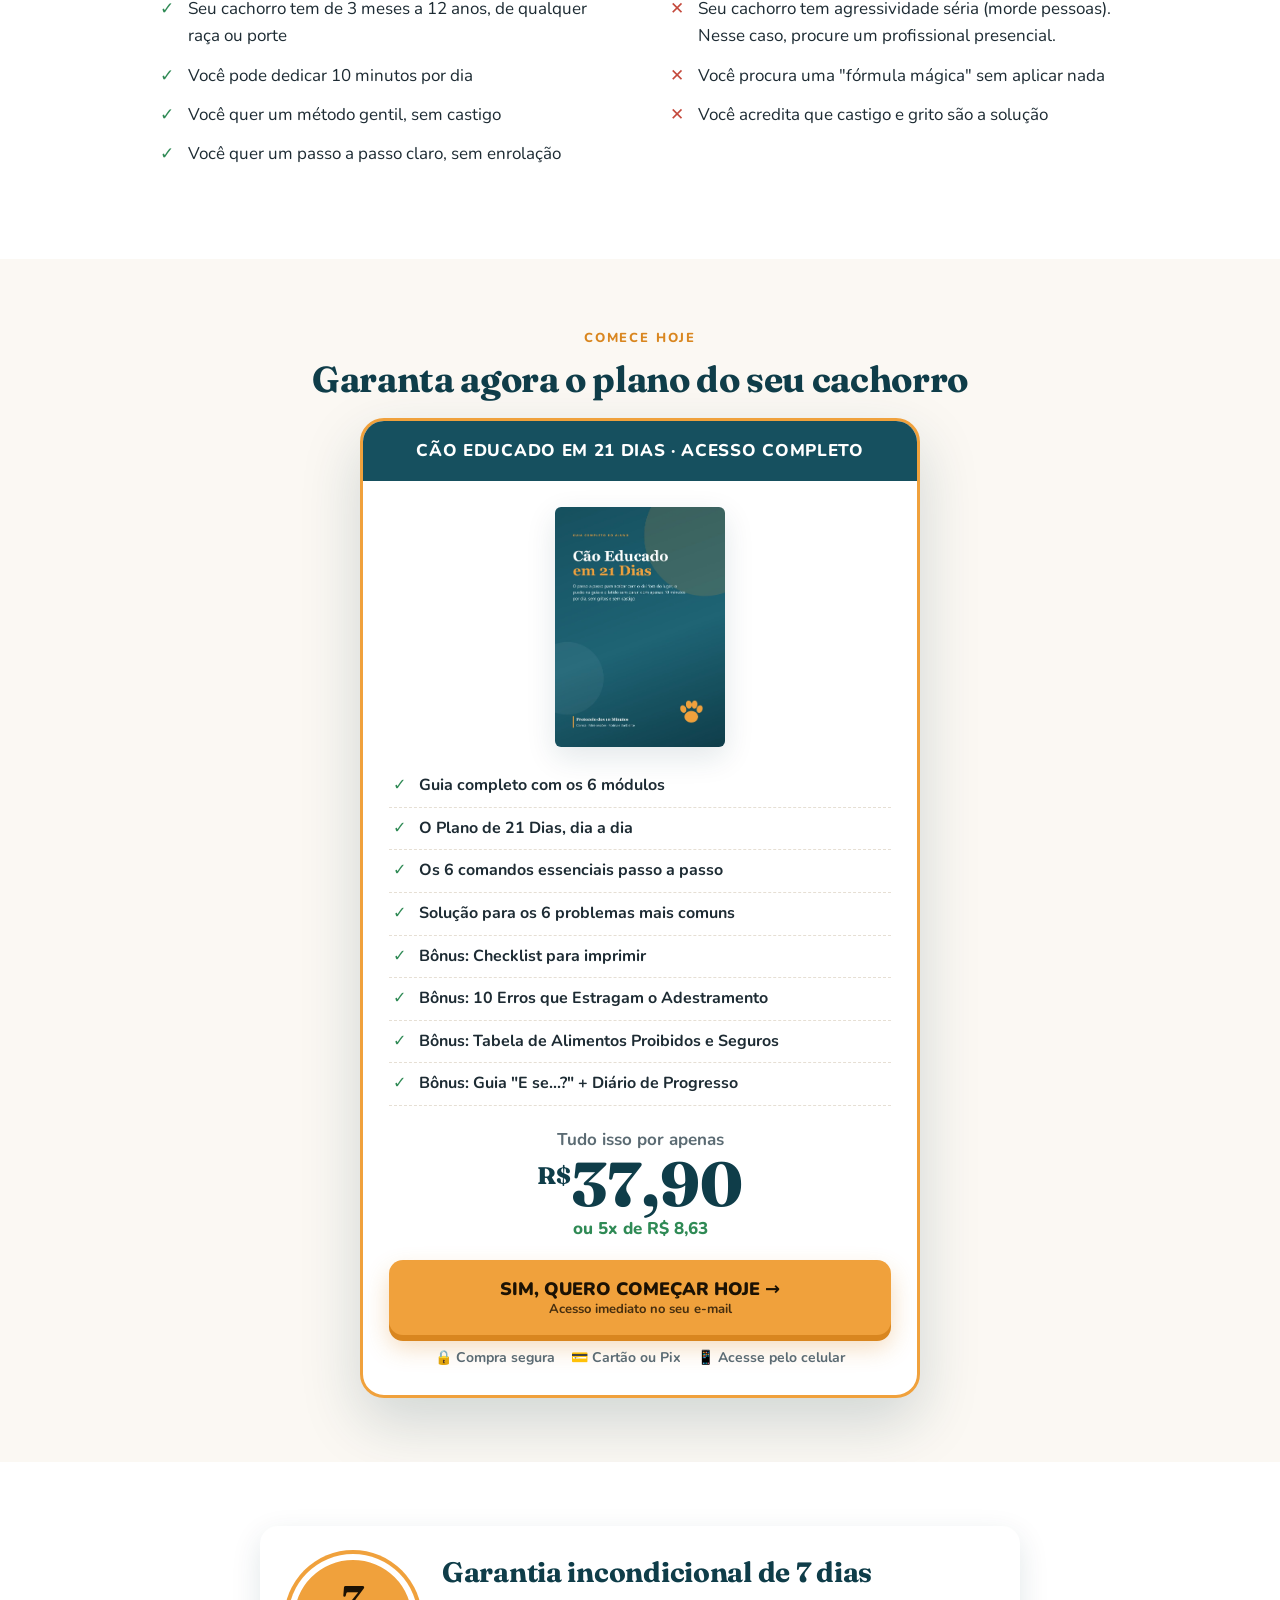
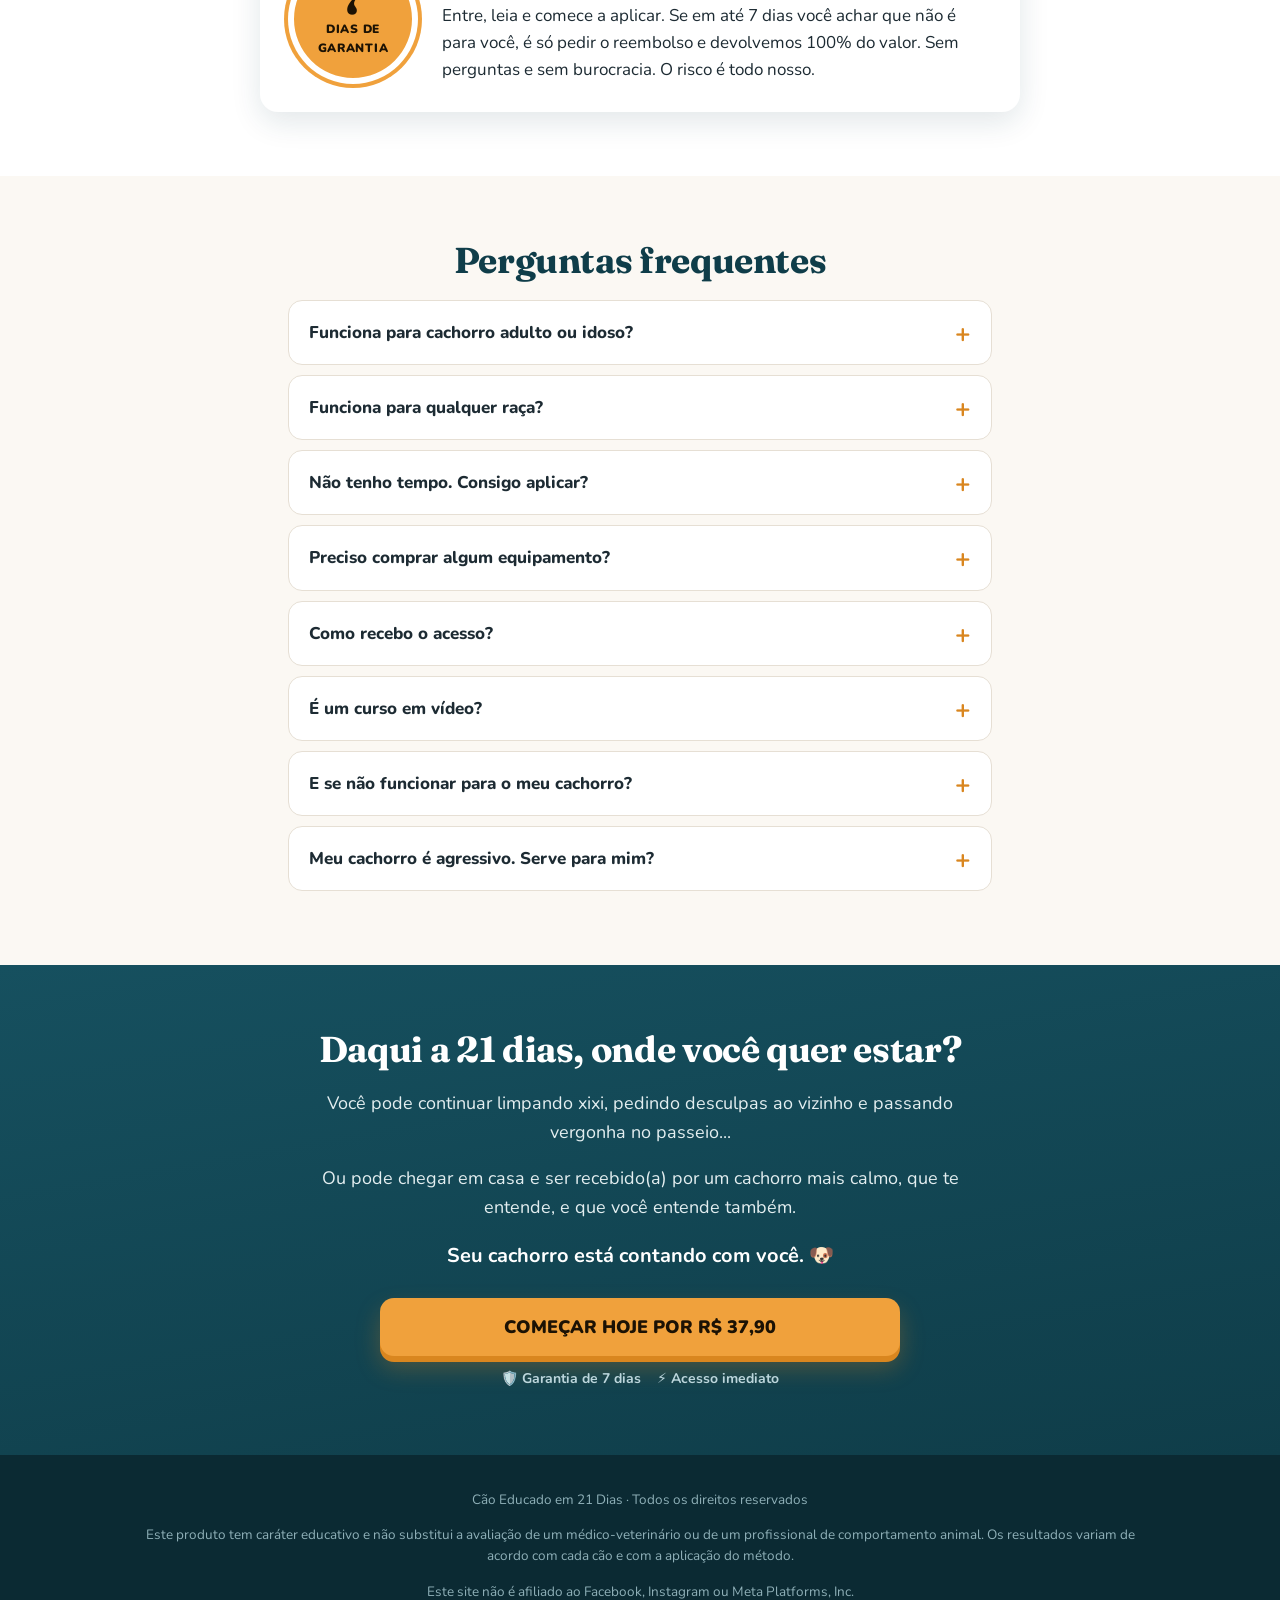
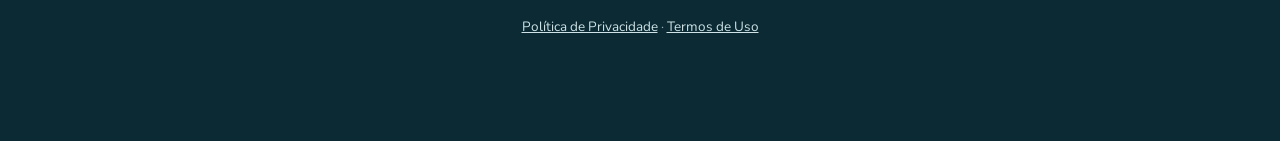
==== commit 541a4204: "Add files via upload" ====
--- a/oferta.html
+++ b/oferta.html
@@ -13,7 +13,7 @@
 <link rel="preconnect" href="https://fonts.googleapis.com"><link rel="preconnect" href="https://fonts.gstatic.com" crossorigin>
 <link href="https://fonts.googleapis.com/css2?family=Fraunces:opsz,wght@9..144,700;9..144,800&family=Nunito:wght@400;700;800;900&display=swap" rel="stylesheet">
 <link rel="stylesheet" href="style.css?v=3">
-<script src="config.js?v=3"></script>
+<script src="config.js?v=5"></script>
 </head>
 <body>
 
@@ -120,15 +120,6 @@
     <div style="max-width:520px;margin:30px auto 0">
       <a class="btn block pulse" href="#oferta">QUERO O PLANO <span data-nome-up>DO MEU CACHORRO</span> →</a>
     </div>
-  </div>
-</section>
-
-<!-- ============ DEPOIMENTOS ============
-  Aparece sozinha quando houver depoimentos REAIS em config.js (TESTEMUNHOS). -->
-<section class="s" id="provas" hidden>
-  <div class="wrap">
-    <div class="center"><span class="kicker">Resultados reais</span><h2>O que os tutores estão dizendo</h2></div>
-    <div class="depos" id="depoList"></div>
   </div>
 </section>
 
@@ -259,7 +250,7 @@
     <p>Cão Educado em 21 Dias · Todos os direitos reservados</p>
     <p>Este produto tem caráter educativo e não substitui a avaliação de um médico-veterinário ou de um profissional de comportamento animal. Os resultados variam de acordo com cada cão e com a aplicação do método.</p>
     <p>Este site não é afiliado ao Facebook, Instagram ou Meta Platforms, Inc.</p>
-    <p><a href="privacidade.html">Política de Privacidade</a> · <a href="termos.html">Termos de Uso</a> · Suporte: <a data-email href="#"></a></p>
+    <p><a href="privacidade.html">Política de Privacidade</a> · <a href="termos.html">Termos de Uso</a><span data-email-wrap> · Suporte: <a data-email href="#"></a></span></p>
   </div>
 </footer>
 
@@ -296,23 +287,7 @@
   // Configurações
   each("[data-preco]", function(e){ e.textContent = F.PRECO; });
   each("[data-parcelas]", function(e){ e.textContent = F.PARCELAS; });
-  each("[data-email]", function(e){ e.textContent = F.EMAIL_SUPORTE; e.href = "mailto:" + F.EMAIL_SUPORTE; });
-
-  // Depoimentos reais (config.js -> TESTEMUNHOS)
-  var T = F.TESTEMUNHOS || [];
-  if (T.length) {
-    document.getElementById("depoList").innerHTML = T.map(function(t){
-      return '<div class="depo reveal">' +
-        '<div class="stars">★★★★★</div>' +
-        (t.video ? '<div class="vid"><iframe src="'+encodeURI(t.video)+'" allowfullscreen title="Depoimento"></iframe></div>' : '') +
-        (t.print ? '<img class="print" src="'+encodeURI(t.print)+'" alt="Mensagem de '+esc(t.nome)+'" loading="lazy">' : '') +
-        (t.texto ? '<p>"'+esc(t.texto)+'"</p>' : '') +
-        '<div class="who">' + (t.foto ? '<img src="'+encodeURI(t.foto)+'" alt="">' : '') +
-          '<div><b>'+esc(t.nome)+'</b><small>'+esc([t.cachorro ? 'tutor(a) de '+t.cachorro : '', t.cidade||''].filter(Boolean).join(' · '))+'</small></div></div>' +
-      '</div>';
-    }).join("");
-    document.getElementById("provas").hidden = false;
-  }
+  if (F.EMAIL_SUPORTE) { each("[data-email]", function(e){ e.textContent = F.EMAIL_SUPORTE; e.href = "mailto:" + F.EMAIL_SUPORTE; }); } else { each("[data-email-wrap]", function(e){ e.remove(); }); }
 
   // Vídeo (VSL)
   if (F.VIDEO_EMBED) {
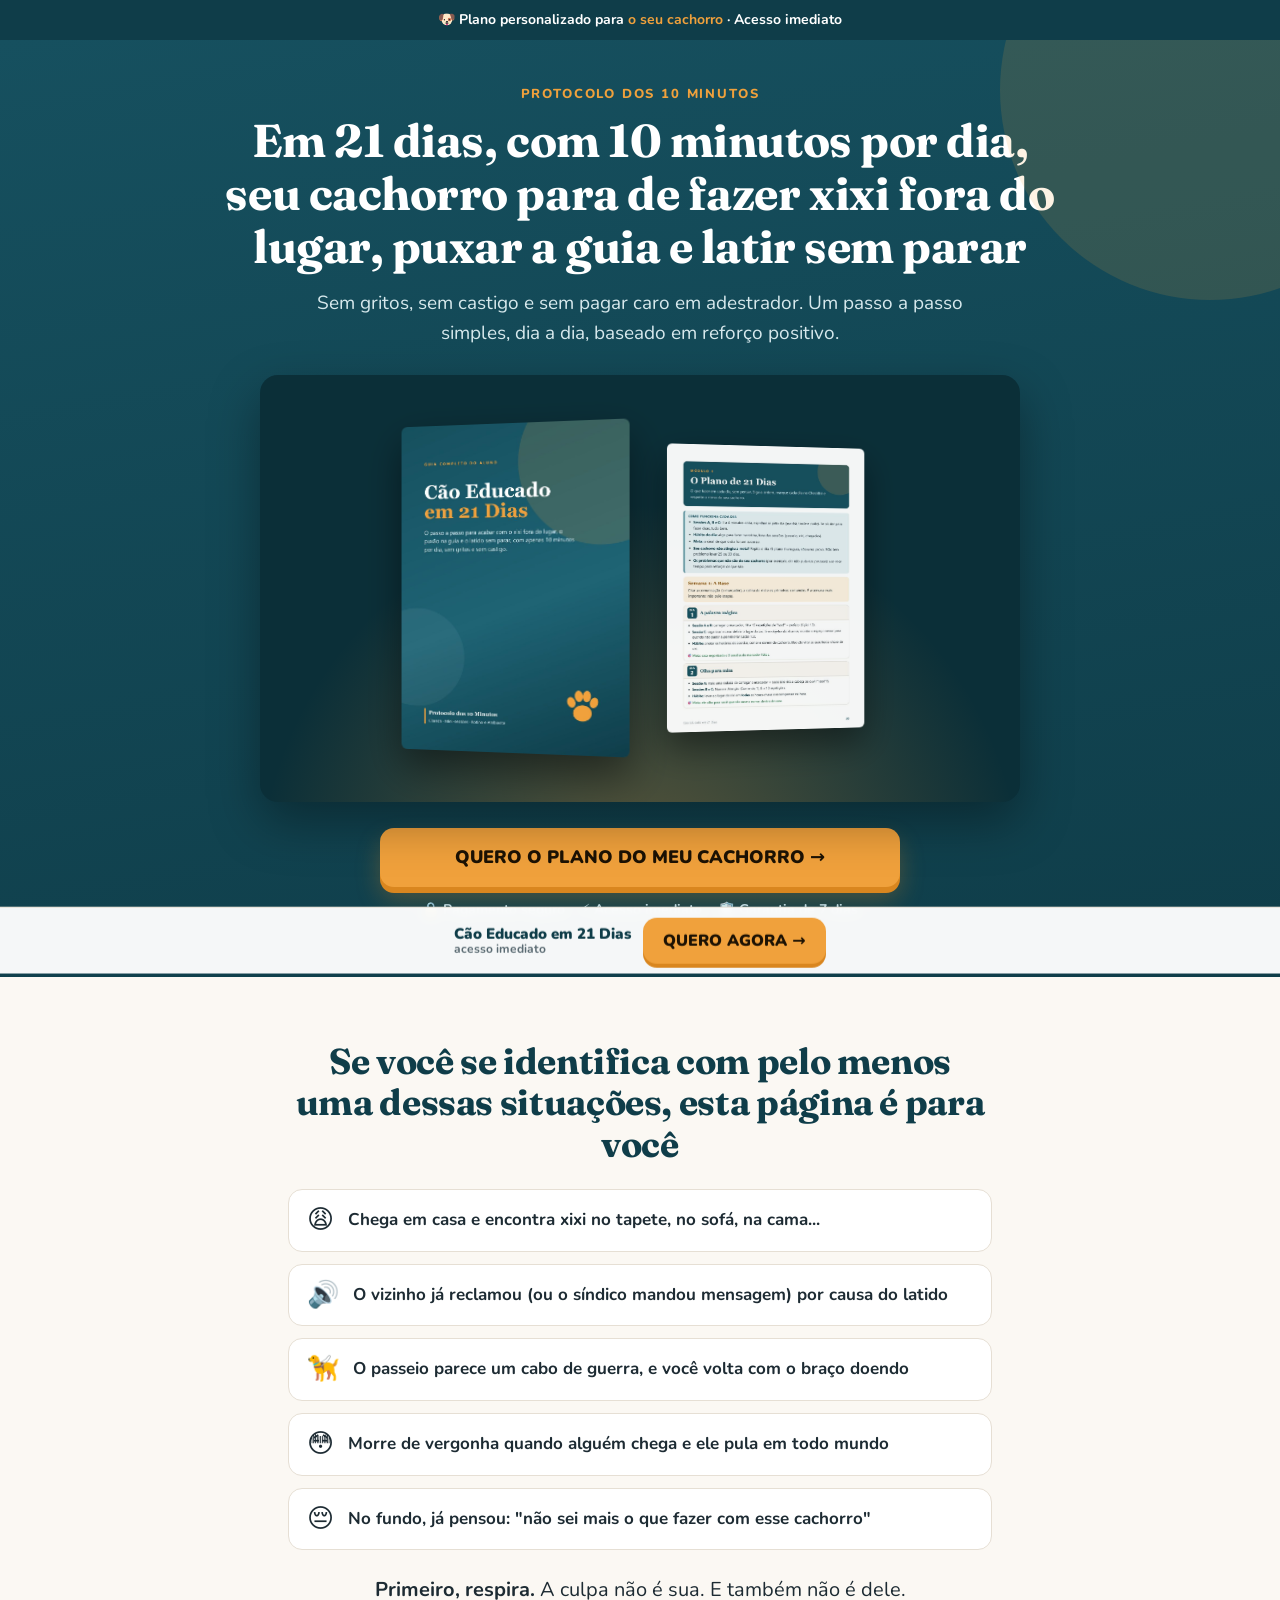
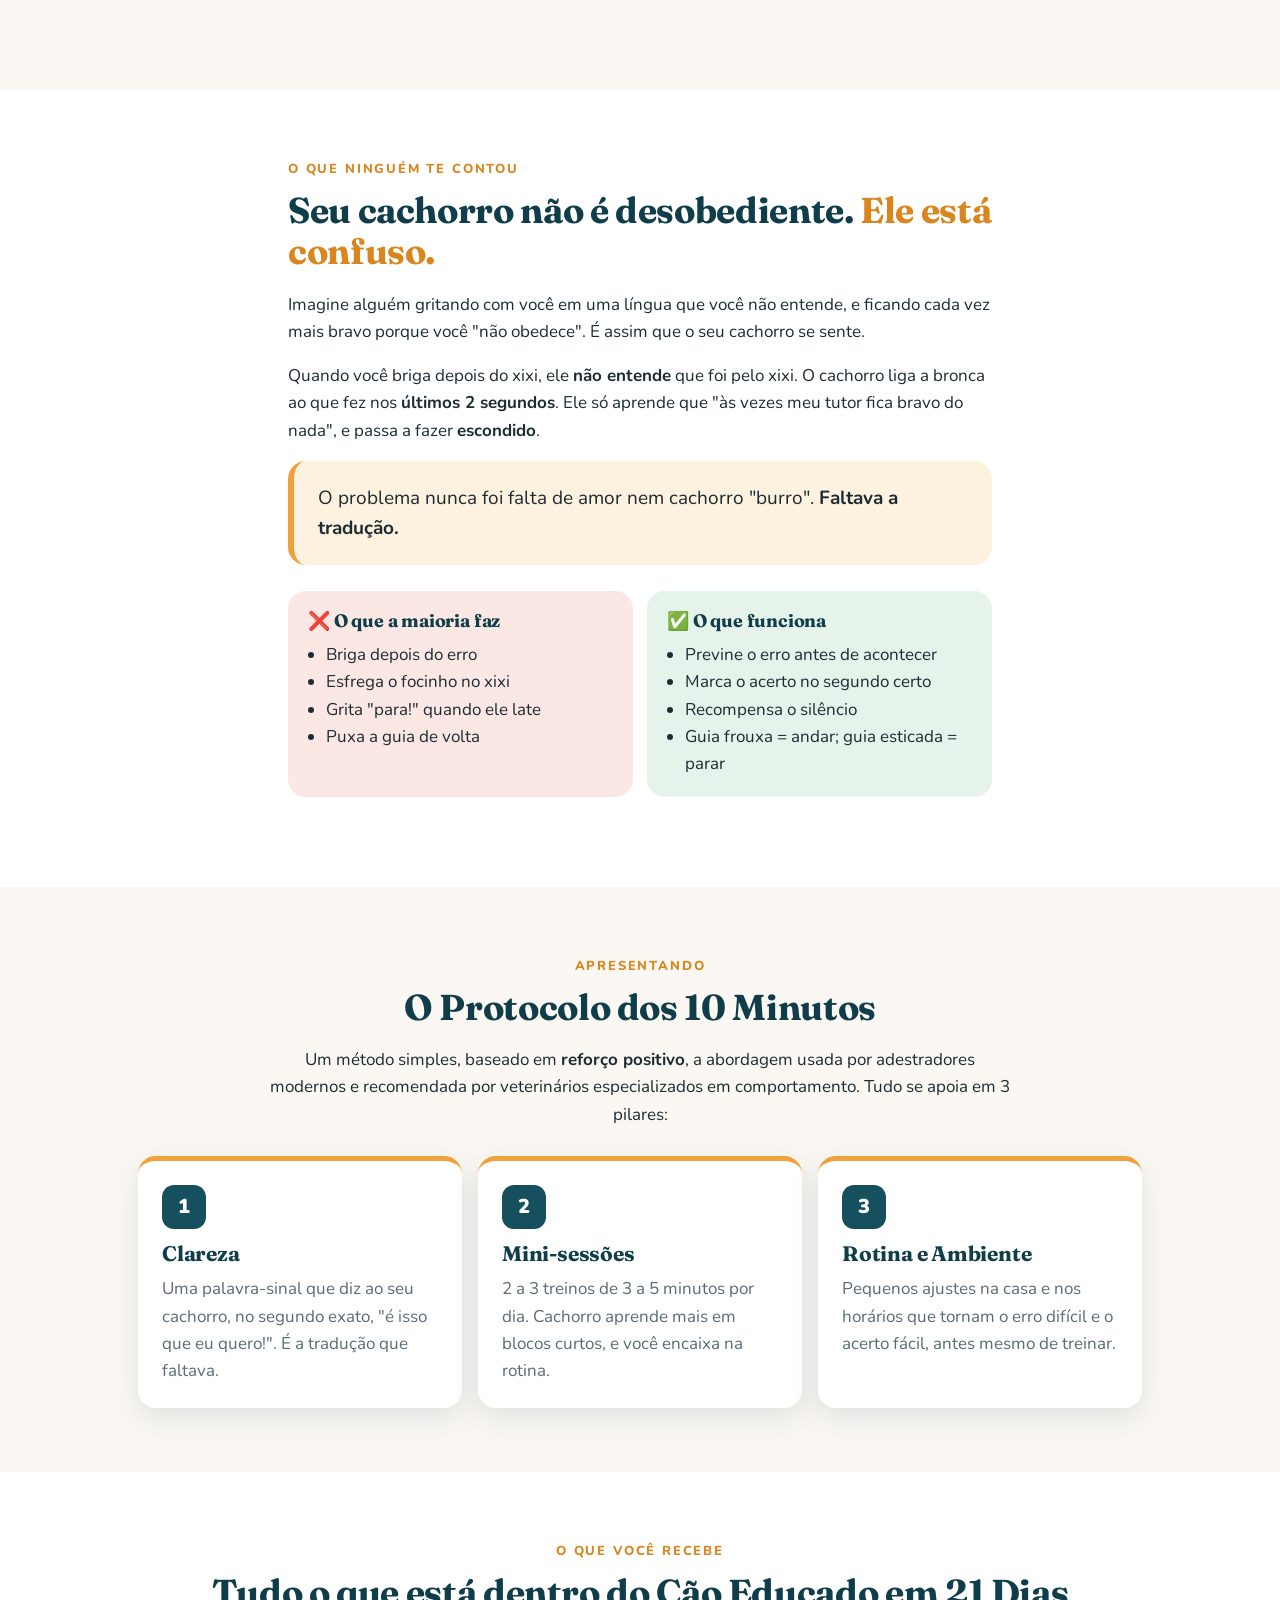
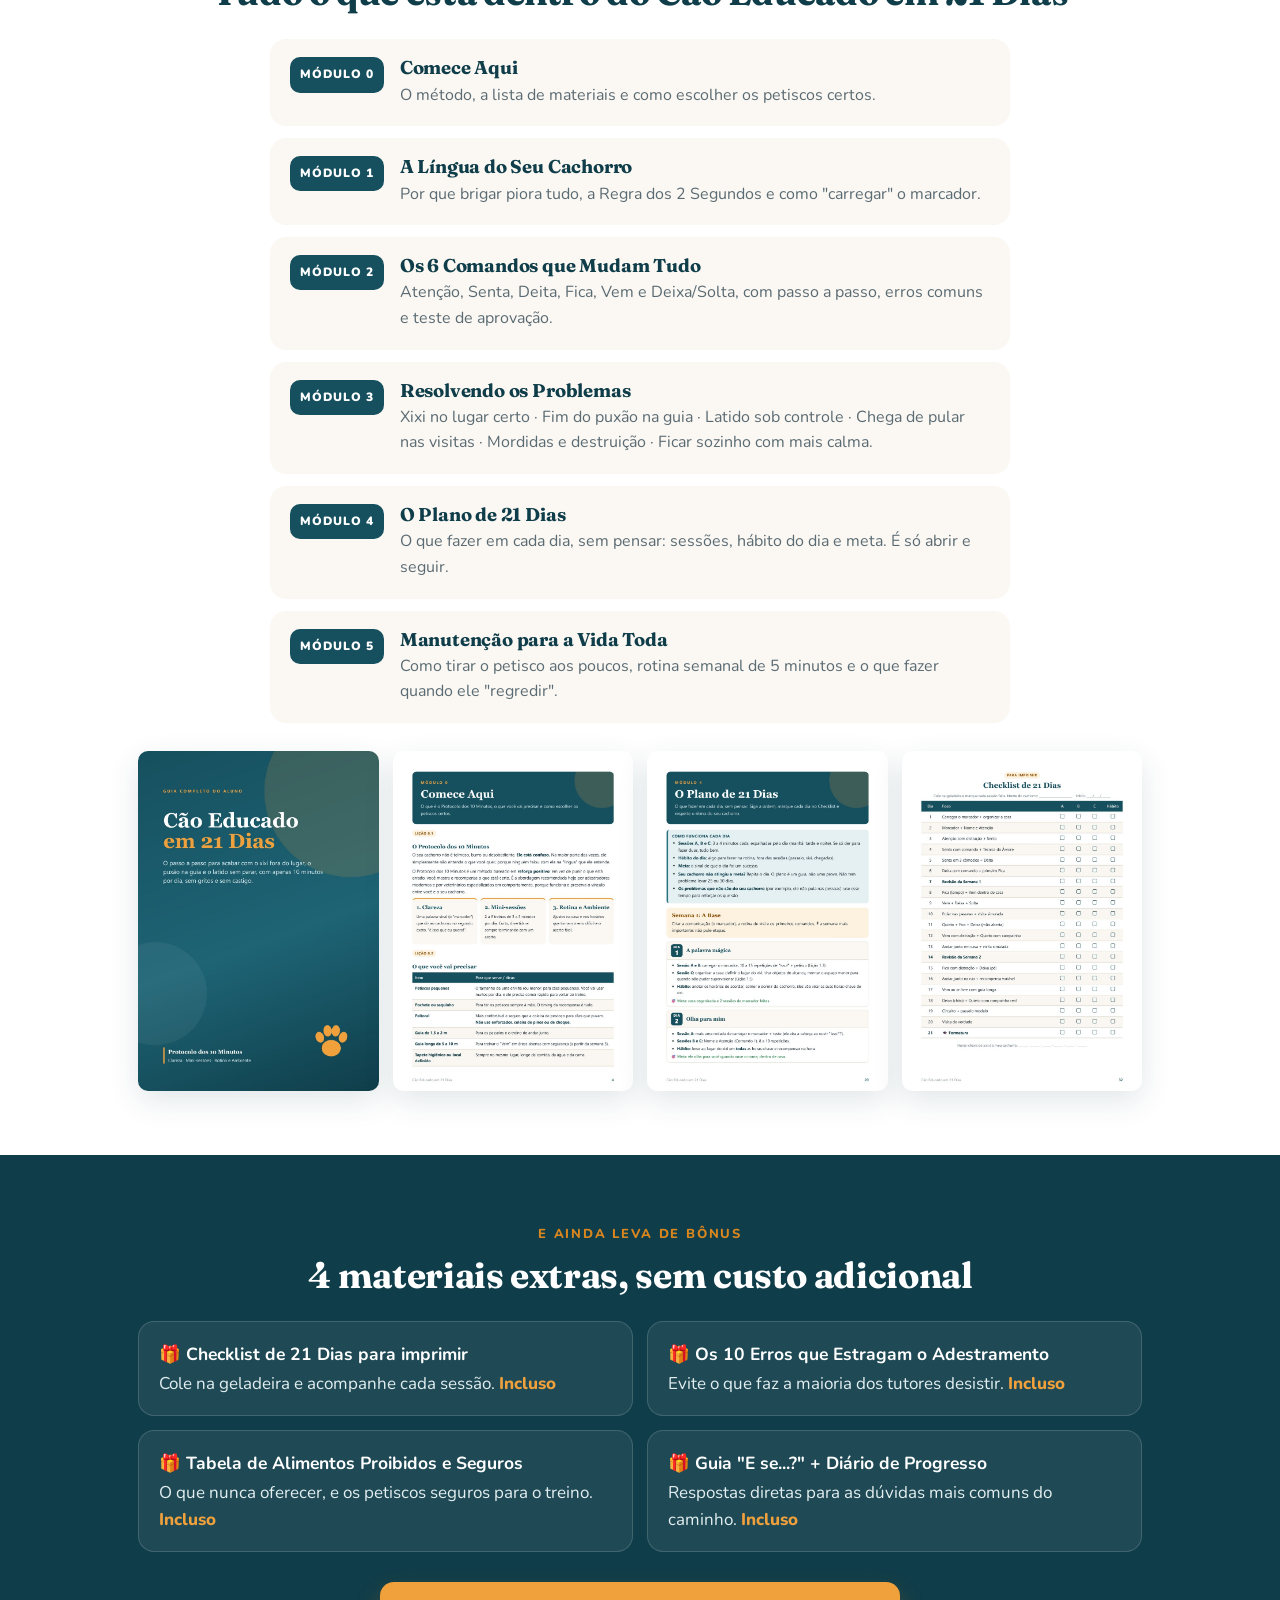
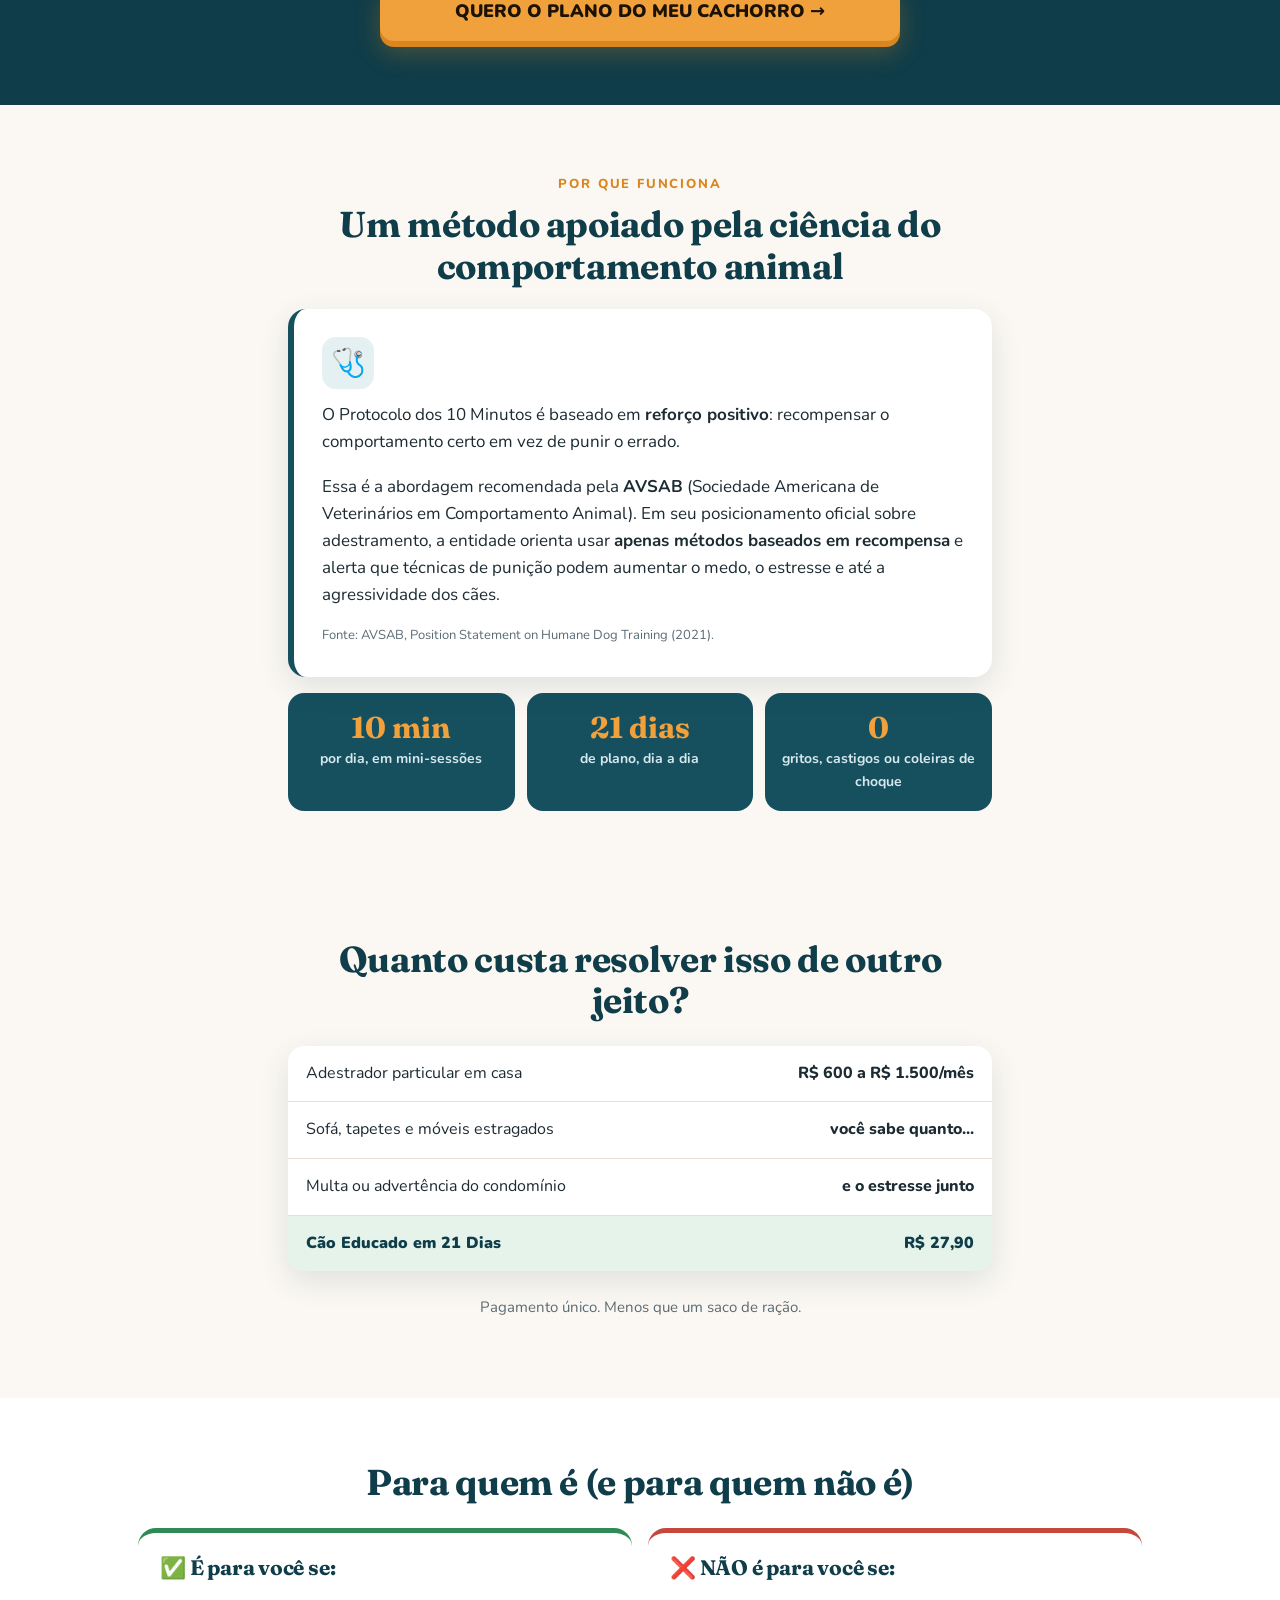
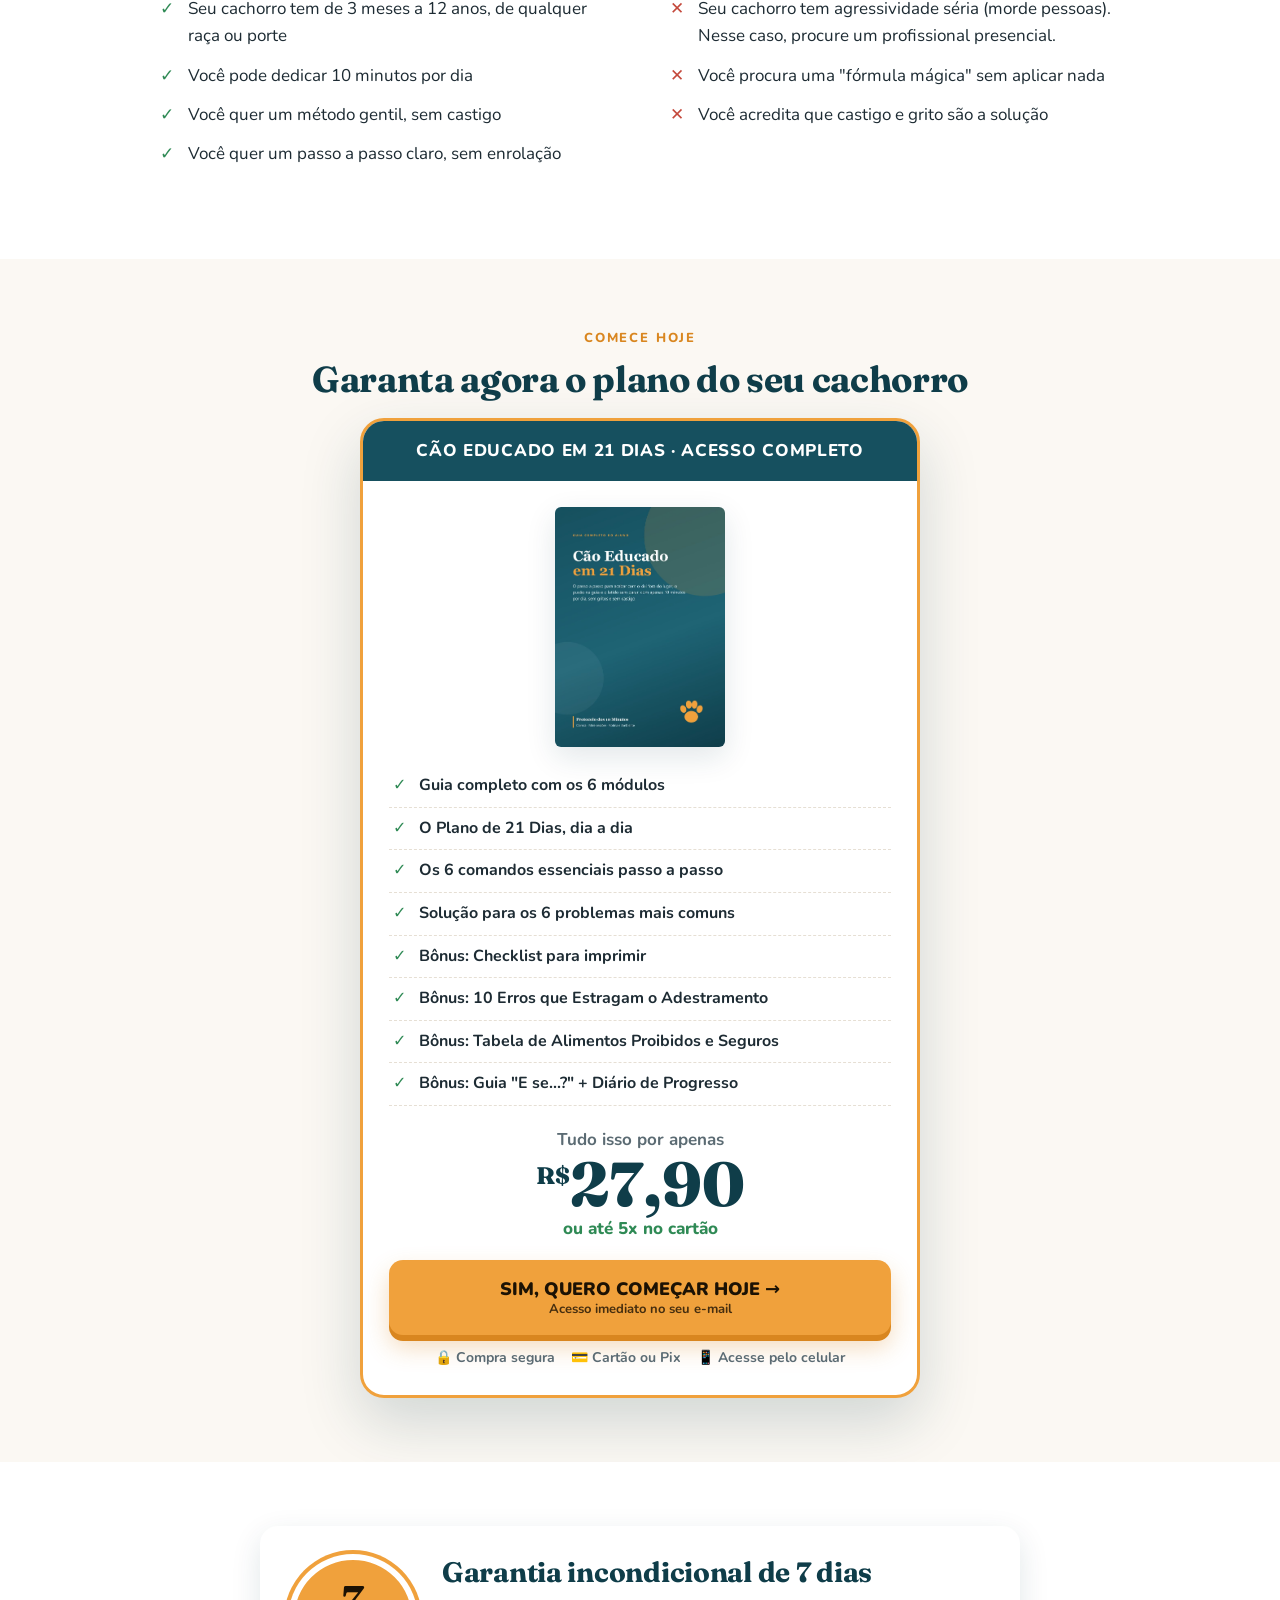
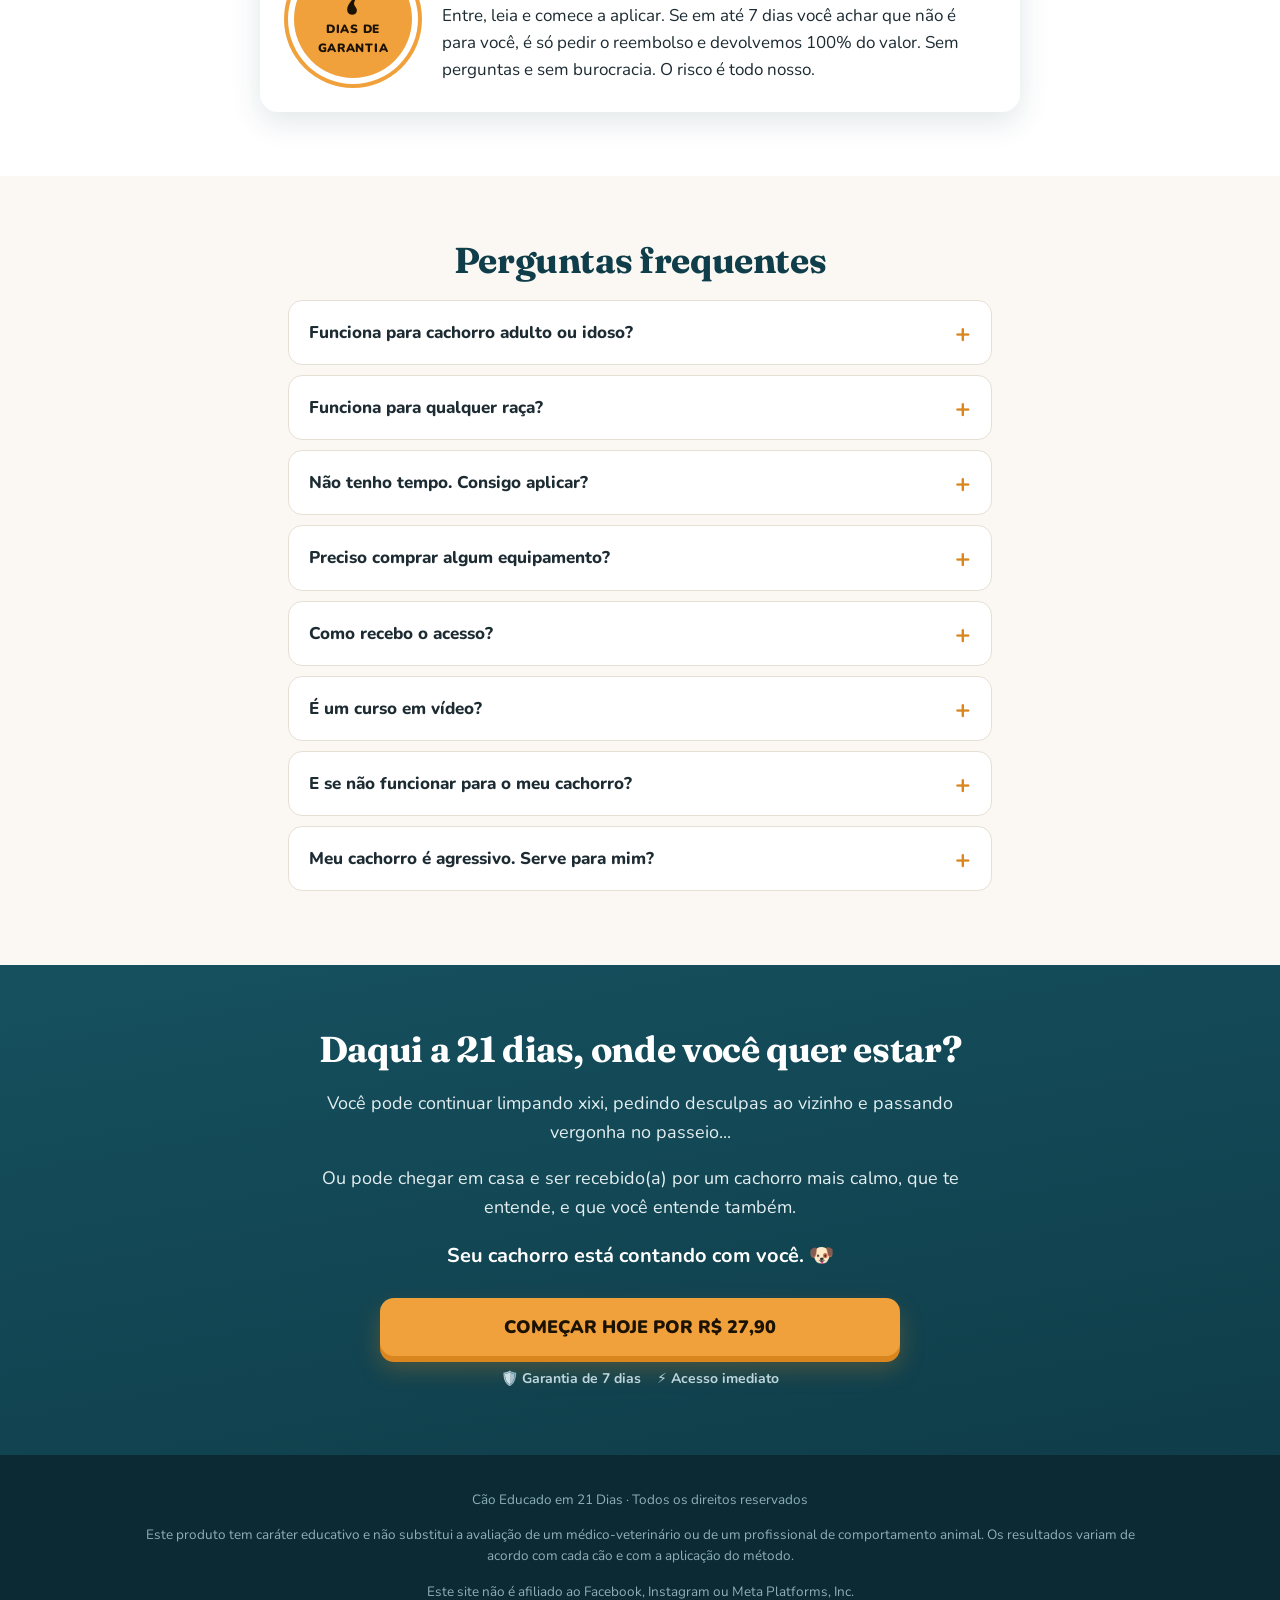
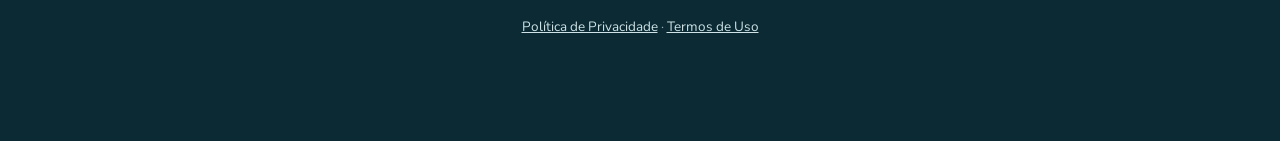
==== commit 08441fd4: "Add files via upload" ====
--- a/oferta.html
+++ b/oferta.html
@@ -1,4 +1,4 @@
-<!DOCTYPE html>
+﻿<!DOCTYPE html>
 <html lang="pt-BR">
 <head>
 <meta charset="utf-8">
@@ -12,8 +12,8 @@
 <link rel="icon" href="data:image/svg+xml,%3Csvg xmlns='http://www.w3.org/2000/svg' viewBox='0 0 100 100'%3E%3Ctext y='.9em' font-size='90'%3E🐶%3C/text%3E%3C/svg%3E">
 <link rel="preconnect" href="https://fonts.googleapis.com"><link rel="preconnect" href="https://fonts.gstatic.com" crossorigin>
 <link href="https://fonts.googleapis.com/css2?family=Fraunces:opsz,wght@9..144,700;9..144,800&family=Nunito:wght@400;700;800;900&display=swap" rel="stylesheet">
-<link rel="stylesheet" href="style.css?v=3">
-<script src="config.js?v=5"></script>
+<link rel="stylesheet" href="style.css?v=4">
+<script src="config.js?v=8"></script>
 </head>
 <body>
 
@@ -149,7 +149,7 @@
       <tr><td>Adestrador particular em casa</td><td>R$ 600 a R$ 1.500/mês</td></tr>
       <tr><td>Sofá, tapetes e móveis estragados</td><td>você sabe quanto...</td></tr>
       <tr><td>Multa ou advertência do condomínio</td><td>e o estresse junto</td></tr>
-      <tr><td>Cão Educado em 21 Dias</td><td>R$ <span data-preco>37,90</span></td></tr>
+      <tr><td>Cão Educado em 21 Dias</td><td>R$ <span data-preco>27,90</span></td></tr>
     </table>
     <p class="center" style="color:var(--muted);font-size:15px">Pagamento único. Menos que um saco de ração.</p>
   </div>
@@ -193,7 +193,7 @@
         </ul>
         <div class="price">
           <div class="from">Tudo isso por apenas</div>
-          <div class="val"><sup>R$</sup><span data-preco>37,90</span></div>
+          <div class="val"><sup>R$</sup><span data-preco>27,90</span></div>
           <div class="inst">ou <span data-parcelas>5x no cartão</span></div>
         </div>
         <a class="btn block pulse" data-buy href="#">SIM, QUERO COMEÇAR HOJE →<small>Acesso imediato no seu e-mail</small></a>
@@ -239,7 +239,7 @@
     <p style="font-size:18px">Ou pode chegar em casa e ser recebido(a) por um cachorro mais calmo, que te entende, e que você entende também.</p>
     <p style="font-size:20px;color:#fff"><b><span data-nome-cap>Seu cachorro</span> está contando com você. 🐶</b></p>
     <div style="max-width:520px;margin:26px auto 0">
-      <a class="btn block pulse" data-buy href="#">COMEÇAR HOJE POR R$ <span data-preco>37,90</span></a>
+      <a class="btn block pulse" data-buy href="#">COMEÇAR HOJE POR R$ <span data-preco>27,90</span></a>
       <div class="trust" style="color:#bcd6dc"><span>🛡️ Garantia de 7 dias</span><span>⚡ Acesso imediato</span></div>
     </div>
   </div>
@@ -295,14 +295,38 @@
       '<iframe src="'+encodeURI(F.VIDEO_EMBED)+'" allow="autoplay; encrypted-media; picture-in-picture" allowfullscreen title="Vídeo de apresentação"></iframe>';
   }
 
-  // Botões de compra -> checkout (com UTMs)
+  // Botões de compra -> link direto para o checkout (com UTMs).
+  // A Utmify reconhece o clique no link de pagamento e envia o InitiateCheckout.
   each("[data-buy]", function(a){
+    a.href = F.withParams(F.CHECKOUT_URL);
     a.addEventListener("click", function(e){
-      e.preventDefault();
-      fbq('track', 'InitiateCheckout', { value: parseFloat(F.PRECO.replace(",", ".")), currency: "BRL" });
-      window.location.href = F.withParams(F.CHECKOUT_URL);
+      // registra o clique antes de sair da página
+      var f = window.fbq, ready = f && f.getState && f.getState().pixels.length;
+      if (ready) {
+        e.preventDefault();
+        f('trackCustom', 'Oferta_4_Clicou_Comprar');
+        var href = a.href; setTimeout(function(){ location.href = href; }, 350);
+      }
     });
   });
+
+  // ---------- Rastreamento da página de vendas (onde as pessoas param) ----------
+  var sent = {};
+  function once(name){ if (!sent[name]) { sent[name] = 1; F.track('trackCustom', name); } }
+  once('Oferta_0_Chegou');
+  each('a[href="#oferta"]', function(a){ a.addEventListener("click", function(){ once('Oferta_1_Clicou_Ver_Plano'); }); });
+  window.addEventListener("scroll", function(){
+    var h = document.documentElement.scrollHeight - window.innerHeight;
+    var p = h > 0 ? window.scrollY / h : 1;
+    if (p >= 0.25) once('Oferta_Rolou_25');
+    if (p >= 0.50) once('Oferta_Rolou_50');
+    if (p >= 0.75) once('Oferta_Rolou_75');
+    if (p >= 0.95) once('Oferta_Rolou_100');
+  }, { passive:true });
+  if ("IntersectionObserver" in window) {
+    var priceBox = document.querySelector("#oferta .price");
+    if (priceBox) new IntersectionObserver(function(es, ob){ es.forEach(function(x){ if (x.isIntersecting){ once('Oferta_2_Viu_Preco'); ob.disconnect(); } }); }, { threshold:.5 }).observe(priceBox);
+  }
 
   // Barra fixa no celular
   var sticky = document.getElementById("sticky");
@@ -313,8 +337,6 @@
     var io = new IntersectionObserver(function(es){ es.forEach(function(x){ if(x.isIntersecting){ x.target.classList.add("in"); io.unobserve(x.target); } }); }, { threshold:.12 });
     each(".reveal", function(el){ io.observe(el); });
   } else { each(".reveal", function(el){ el.classList.add("in"); }); }
-
-  fbq('track', 'ViewContent');
 })();
 </script>
 </body>
--- a/style.css
+++ b/style.css
@@ -67,6 +67,9 @@
 .next{margin-top:16px}
 .btn[disabled]{opacity:.45;pointer-events:none}
 .hero-quiz{text-align:center;padding-top:10px}
+.quiz-head{text-align:center;margin-bottom:18px}
+.qh1{font-size:clamp(24px,6vw,34px);margin:4px 0 0}
+.quiz-head + h2{text-align:center}
 .hero-dog{width:150px;height:150px;margin:0 auto 18px;border-radius:50%;background:var(--amber-soft);display:flex;align-items:center;justify-content:center;font-size:84px;box-shadow:inset 0 0 0 8px #fff,var(--shadow)}
 .checks{list-style:none;padding:0;margin:18px auto 22px;max-width:420px;text-align:left}
 .checks li{padding:6px 0 6px 34px;position:relative;font-weight:700}
